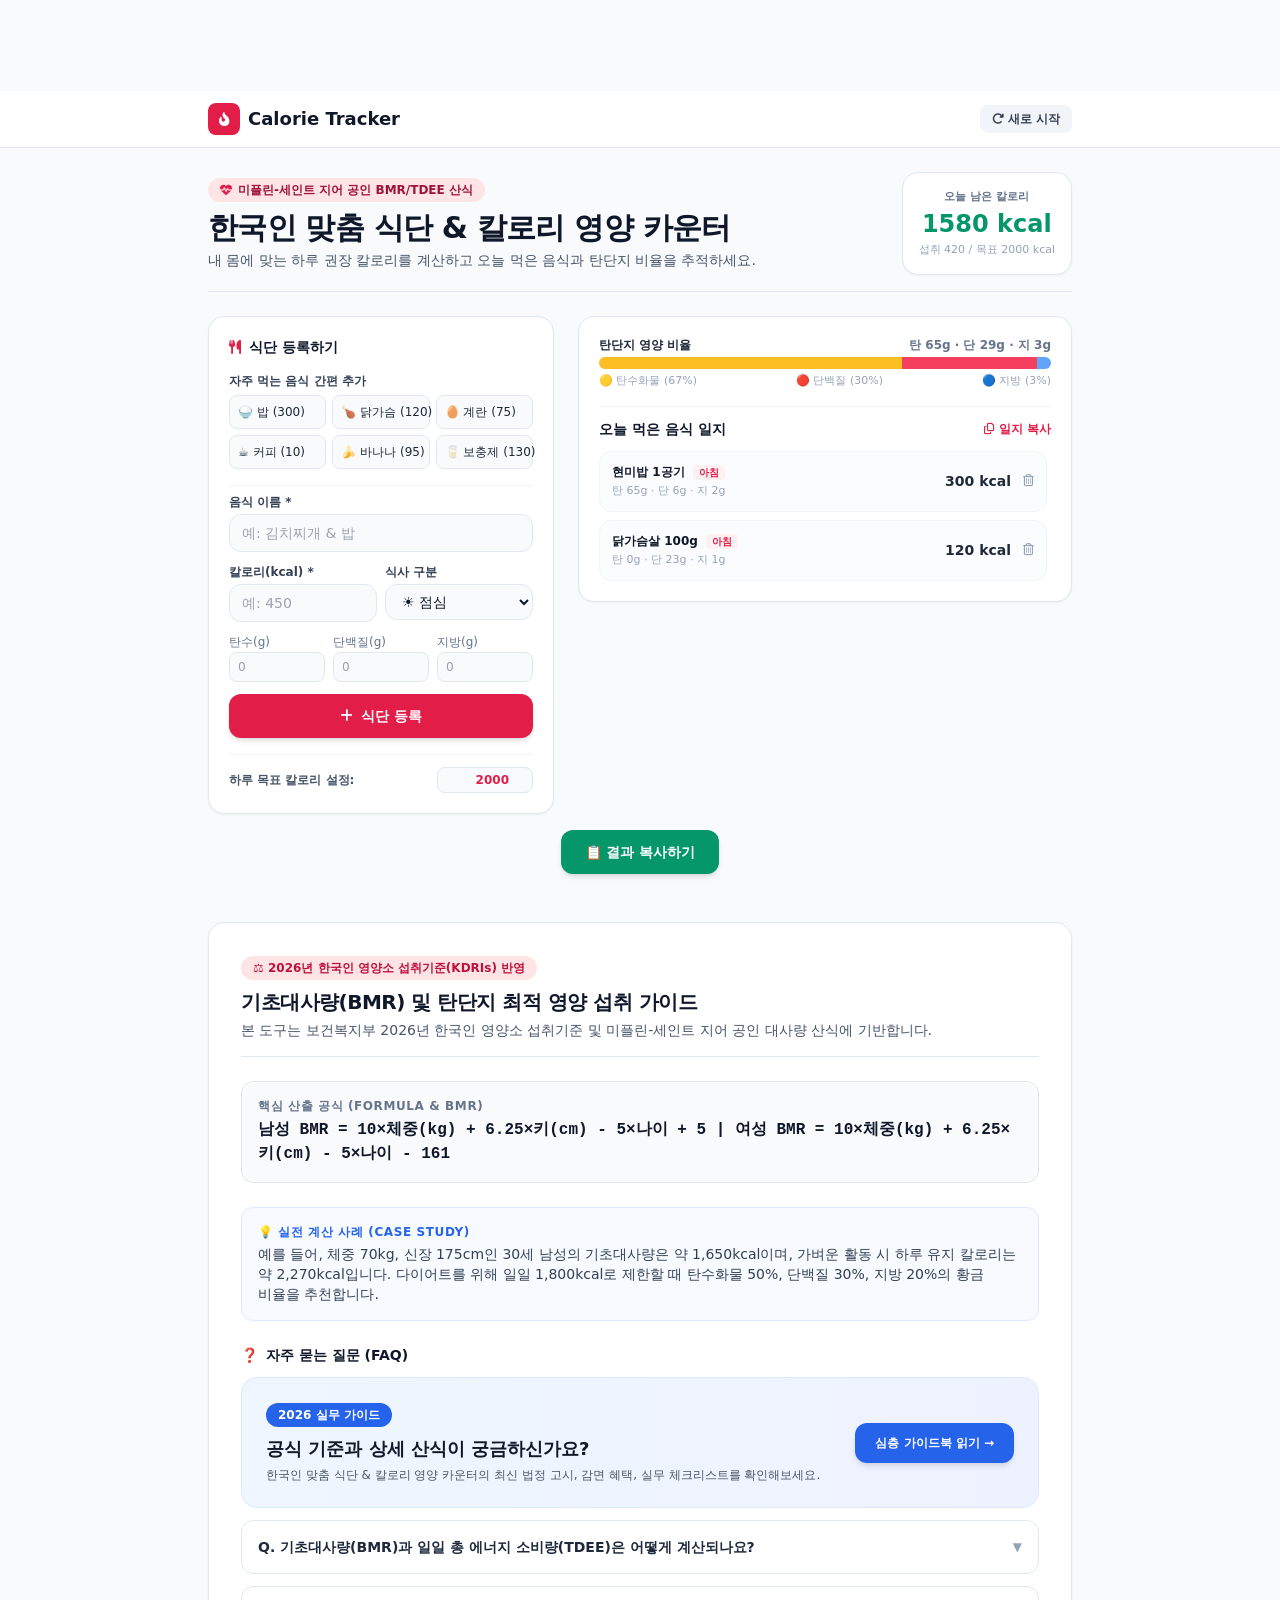
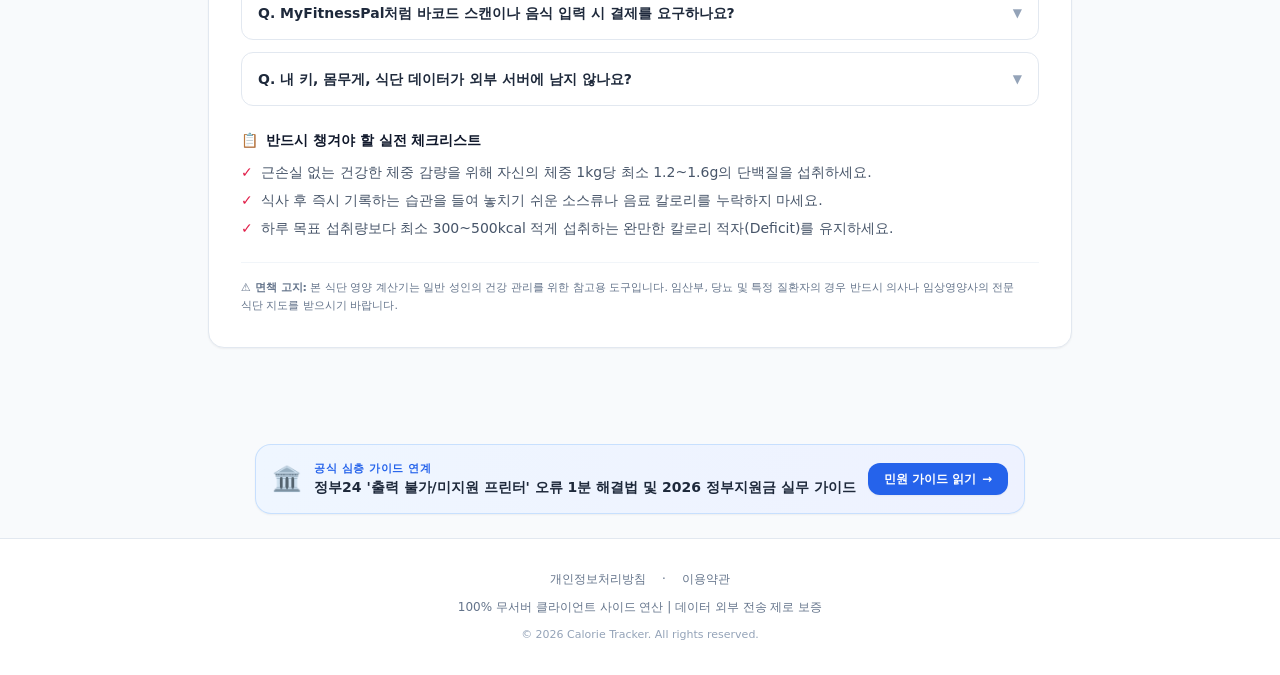
==== index.html @ 971e9a1e "Perf: replace Tailwind Play CDN with static compiled CSS" ====
<!DOCTYPE html>
<html lang="ko">
<head>
    <meta charset="UTF-8">
    <link rel="preconnect" href="https://pagead2.googlesyndication.com">
    <link rel="preconnect" href="https://cdnjs.cloudflare.com" crossorigin>

    <link href="apple-touch-icon.png" rel="apple-touch-icon" sizes="180x180"/>
    <meta content="width=device-width, initial-scale=1.0, maximum-scale=1.0, user-scalable=no" name="viewport"/>
    <title>한국인 식단 & 칼로리 영양 카운터 | 기초대사량 다이어트 계산기 (Calorie Tracker)</title>
    <meta content="한국인 다이어트 맞춤 식단 칼로리 카운터. 기초대사량(BMR) 자동 계산, 탄단지 영양 비율 시각화, 일일 섭취 칼로리 기록 무료." name="description"/>
    <link href="https://calorie.enjoy-onepage.com/" rel="canonical"/>
    <meta content="website" property="og:type"/>
    <meta property="og:locale" content="ko_KR">
    <meta content="https://calorie.enjoy-onepage.com/" property="og:url"/>
    <meta content="Calorie Tracker - 한국인 식단 & 칼로리 카운터" property="og:title"/>
    <meta content="기초대사량(BMR)과 탄단지 비율을 계산하고 식단을 기록하는 100% 로컬 다이어트 도구입니다." property="og:description"/>
    <meta content="https://calorie.enjoy-onepage.com/og-image.png" property="og:image"/>
    <meta content="summary_large_image" name="twitter:card"/>
    <meta content="Calorie Tracker - 한국인 식단 & 칼로리 카운터" name="twitter:title"/>
    <meta content="기초대사량(BMR)과 탄단지 비율을 계산하고 식단을 기록하는 100% 로컬 다이어트 도구입니다." name="twitter:description"/>
    <meta content="https://calorie.enjoy-onepage.com/og-image.png" name="twitter:image"/>
    <link href="/favicon.ico" rel="icon" type="image/x-icon"/>

    <link rel="stylesheet" href="./style.css">
    <link href="https://cdnjs.cloudflare.com/ajax/libs/font-awesome/6.4.0/css/all.min.css" rel="stylesheet"/>
    <script async crossorigin="anonymous" src="https://pagead2.googlesyndication.com/pagead/js/adsbygoogle.js?client=ca-pub-2228289204702106"></script>

    <script type="application/ld+json">
    {
      "@context": "https://schema.org",
      "@graph": [
        {
          "@type": "WebApplication",
          "@id": "https://calorie.enjoy-onepage.com/#webapp",
          "name": "Calorie Tracker - 식단 & 칼로리 영양 카운터",
          "url": "https://calorie.enjoy-onepage.com/",
          "applicationCategory": "HealthApplication",
          "operatingSystem": "All",
          "browserRequirements": "Requires JavaScript. Requires HTML5.",
          "description": "기초대사량(BMR) 자동 계산, 탄단지 영양 비율 시각화, 일일 섭취 칼로리 다이어트 기록 도구.",
          "image": "https://calorie.enjoy-onepage.com/og-image.png",
          "offers": { "@type": "Offer", "price": "0", "priceCurrency": "KRW" }
        },
        {
          "@type": "FAQPage",
          "@id": "https://calorie.enjoy-onepage.com/#faq",
          "mainEntity": [
            {
              "@type": "Question",
              "name": "기초대사량(BMR)과 일일 총 에너지 소비량(TDEE)은 어떻게 계산되나요?",
              "acceptedAnswer": {
                "@type": "Answer",
                "text": "국제 공인 미플린-세인트 지어(Mifflin-St Jeor) 공식에 따라 성별, 나이, 키, 체중을 대입하여 호흡과 심장 박동에 필요한 BMR을 구하고, 평소 활동 계수(1.2~1.9)를 곱해 하루 유지 칼로리(TDEE)를 산출합니다."
              }
            },
            {
              "@type": "Question",
              "name": "MyFitnessPal처럼 바코드 스캔이나 음식 입력 시 결제를 요구하나요?",
              "acceptedAnswer": {
                "@type": "Answer",
                "text": "아닙니다. Calorie Tracker는 자주 먹는 한국인 대표 음식(현미밥, 닭가슴살, 김치찌개 등) 프리셋을 제공하며, 모든 식단 기록과 탄단지 비율 분석을 100% 무료로 평생 제공합니다."
              }
            },
            {
              "@type": "Question",
              "name": "내 키, 몸무게, 식단 데이터가 외부 서버에 남지 않나요?",
              "acceptedAnswer": {
                "@type": "Answer",
                "text": "완전히 안전합니다. 모든 신체 스펙과 식사 일지는 브라우저의 localStorage에만 저장되며 외부 서버로 절대 전송되지 않습니다."
              }
            }
          ]
        }
      ]
    }
    </script>

    <style id="layout-shield">
      html, body { max-width: 100%; overflow-x: hidden; }
      .manual-ad-box { width: 100%; max-width: 960px; margin-left: auto; margin-right: auto; text-align: center; overflow: hidden; }
      .manual-ad-box ins { max-width: 100% !important; overflow: hidden !important; }
      :focus-visible { outline: 2px solid #3b82f6 !important; outline-offset: 2px !important; }
      input:focus-visible, select:focus-visible, textarea:focus-visible, button:focus-visible { outline: 2px solid #2563eb !important; outline-offset: 1px !important; }
    </style>
<style id="mobile-hardening-shield">
  /* 모바일 한글 단어 단위 줄바꿈 보존 & 버튼 텍스트 단일행 쉴드 */
  body, h1, h2, h3, h4, p, span, label {
    word-break: keep-all;
    overflow-wrap: break-word;
  }
  button, [role="button"], a.btn {
    white-space: nowrap;
    word-break: keep-all;
  }
  @media (max-width: 640px) {
    input, select, textarea {
      font-size: 16px !important;
    }
    button, [role="button"], a.btn {
      min-height: 42px;
    }
  }
</style>
</head>
<body class="bg-slate-50 text-slate-800 antialiased font-sans min-h-screen flex flex-col justify-between">
    <div class="manual-ad-box ad-top-banner" style="width: 100%; max-width: 960px; margin: 8px auto 16px; text-align: center;">
        <ins class="adsbygoogle" data-ad-client="ca-pub-2228289204702106" data-ad-format="horizontal" data-ad-slot="3824727725" data-full-width-responsive="true" style="display:inline-block;width:100%;height:60px;"></ins>
        <script>(adsbygoogle = window.adsbygoogle || []).push({});</script>
    </div>

    <header class="bg-white border-b border-slate-200 sticky top-0 z-40">
        <div class="max-w-4xl mx-auto px-4 py-3 flex items-center justify-between">
            <a href="/" class="flex items-center gap-2 text-slate-900 font-bold text-lg hover:text-rose-600 transition">
                <span class="w-8 h-8 rounded-lg bg-rose-600 text-white flex items-center justify-center font-black text-sm shadow-sm"><i class="fa-solid fa-fire-flame-curved"></i></span>
                <span>Calorie Tracker</span>
            </a>
            <div class="flex items-center gap-2">
                <button id="resetDayBtn" class="px-3 py-1.5 text-xs font-bold bg-slate-100 hover:bg-slate-200 text-slate-700 rounded-lg transition whitespace-nowrap" aria-label="하루 초기화">
                    <i class="fa-solid fa-rotate-right mr-1"></i>새로 시작
                </button>
            </div>
        </div>
    </header>

    <section class="max-w-4xl mx-auto px-4 pt-6 pb-2 w-full">
        <div class="border-b border-slate-200 pb-4 flex flex-col md:flex-row md:items-center justify-between gap-4">
            <div>
                <div class="inline-flex items-center gap-1.5 px-3 py-1 rounded-full text-xs font-semibold bg-rose-100 text-rose-800 mb-2">
                    <i class="fa-solid fa-heart-pulse text-rose-600"></i><span>미플린-세인트 지어 공인 BMR/TDEE 산식</span>
                </div>
                <h1 class="text-2xl sm:text-3xl font-black text-slate-900 tracking-tight">
                    한국인 맞춤 식단 & 칼로리 영양 카운터
                </h1>
                <p class="text-slate-600 text-xs sm:text-sm mt-1">
                    내 몸에 맞는 하루 권장 칼로리를 계산하고 오늘 먹은 음식과 탄단지 비율을 추적하세요.
                </p>
            </div>
            <!-- Calorie Gauge Summary -->
            <div class="bg-white border border-slate-200 rounded-2xl p-3 sm:p-4 text-center min-w-[150px] shadow-sm">
                <div class="text-[11px] font-bold text-slate-500">오늘 남은 칼로리</div>
                <div class="text-2xl font-black text-rose-600 mt-0.5" id="remainingCalText">0 kcal</div>
                <div class="text-[11px] text-slate-400 mt-0.5" id="intakeCalSub">섭취 0 / 목표 2000 kcal</div>
            </div>
        </div>
    </section>

    <!-- Workspace: 1:1 Left Inputs, Right Food Log (Sticky) -->
    <main class="max-w-4xl mx-auto px-4 py-4 w-full flex-grow">
        <div class="grid grid-cols-1 lg:grid-cols-12 gap-6 items-start">
            <!-- Left 5 cols: Profile & Food Add -->
            <section class="lg:col-span-5 bg-white rounded-2xl p-5 border border-slate-200 shadow-sm space-y-4">
                <h2 class="text-sm font-bold text-slate-900 flex items-center gap-2">
                    <i class="fa-solid fa-utensils text-rose-600"></i>식단 등록하기
                </h2>

                <!-- Quick Food Presets -->
                <div>
                    <label class="block text-xs font-bold text-slate-700 mb-1.5">자주 먹는 음식 간편 추가</label>
                    <div class="grid grid-cols-3 gap-1.5 text-xs">
                        <button type="button" class="preset-btn p-2 rounded-lg bg-slate-50 hover:bg-rose-50 border border-slate-200 text-left transition whitespace-nowrap" data-name="현미밥 1공기" data-cal="300" data-c="65" data-p="6" data-f="2">🍚 밥 (300)</button>
                        <button type="button" class="preset-btn p-2 rounded-lg bg-slate-50 hover:bg-rose-50 border border-slate-200 text-left transition whitespace-nowrap" data-name="닭가슴살 100g" data-cal="120" data-c="0" data-p="23" data-f="1">🍗 닭가슴 (120)</button>
                        <button type="button" class="preset-btn p-2 rounded-lg bg-slate-50 hover:bg-rose-50 border border-slate-200 text-left transition whitespace-nowrap" data-name="계란 1개" data-cal="75" data-c="1" data-p="6" data-f="5">🥚 계란 (75)</button>
                        <button type="button" class="preset-btn p-2 rounded-lg bg-slate-50 hover:bg-rose-50 border border-slate-200 text-left transition whitespace-nowrap" data-name="아메리카노" data-cal="10" data-c="1" data-p="0" data-f="0">☕ 커피 (10)</button>
                        <button type="button" class="preset-btn p-2 rounded-lg bg-slate-50 hover:bg-rose-50 border border-slate-200 text-left transition whitespace-nowrap" data-name="바나나 1개" data-cal="95" data-c="23" data-p="1" data-f="0">🍌 바나나 (95)</button>
                        <button type="button" class="preset-btn p-2 rounded-lg bg-slate-50 hover:bg-rose-50 border border-slate-200 text-left transition whitespace-nowrap" data-name="프로틴 1스쿱" data-cal="130" data-c="3" data-p="24" data-f="1">🥛 보충제 (130)</button>
                    </div>
                </div>

                <!-- Custom Input Form -->
                <form id="foodForm" class="space-y-3 pt-2 border-t border-slate-100">
                    <div>
                        <label for="foodName" class="block text-xs font-bold text-slate-700 mb-1">음식 이름 *</label>
                        <input type="text" id="foodName" required placeholder="예: 김치찌개 & 밥" class="w-full text-base sm:text-sm px-3 py-2 bg-slate-50 border border-slate-200 rounded-xl focus:outline-none focus:ring-2 focus:ring-rose-500 font-medium text-slate-900" aria-label="음식 이름">
                    </div>
                    <div class="grid grid-cols-2 gap-2">
                        <div>
                            <label for="foodCal" class="block text-xs font-bold text-slate-700 mb-1">칼로리(kcal) *</label>
                            <input type="number" id="foodCal" min="1" required placeholder="예: 450" class="w-full text-base sm:text-sm px-3 py-2 bg-slate-50 border border-slate-200 rounded-xl focus:outline-none focus:ring-2 focus:ring-rose-500 font-medium text-slate-900" aria-label="칼로리">
                        </div>
                        <div>
                            <label for="mealType" class="block text-xs font-bold text-slate-700 mb-1">식사 구분</label>
                            <select id="mealType" class="w-full text-base sm:text-sm px-3 py-2 bg-slate-50 border border-slate-200 rounded-xl focus:outline-none focus:ring-2 focus:ring-rose-500 font-medium text-slate-900" aria-label="식사 구분">
                                <option value="아침">🌅 아침</option>
                                <option value="점심" selected>☀️ 점심</option>
                                <option value="저녁">🌙 저녁</option>
                                <option value="간식">🍪 간식</option>
                            </select>
                        </div>
                    </div>
                    <div class="grid grid-cols-3 gap-2 text-xs">
                        <div>
                            <label for="macroCarb" class="block text-slate-500 mb-0.5">탄수(g)</label>
                            <input type="number" id="macroCarb" min="0" placeholder="0" class="w-full px-2 py-1.5 bg-slate-50 border border-slate-200 rounded-lg text-slate-900" aria-label="탄수화물">
                        </div>
                        <div>
                            <label for="macroProtein" class="block text-slate-500 mb-0.5">단백질(g)</label>
                            <input type="number" id="macroProtein" min="0" placeholder="0" class="w-full px-2 py-1.5 bg-slate-50 border border-slate-200 rounded-lg text-slate-900" aria-label="단백질">
                        </div>
                        <div>
                            <label for="macroFat" class="block text-slate-500 mb-0.5">지방(g)</label>
                            <input type="number" id="macroFat" min="0" placeholder="0" class="w-full px-2 py-1.5 bg-slate-50 border border-slate-200 rounded-lg text-slate-900" aria-label="지방">
                        </div>
                    </div>
                    <button type="submit" class="w-full py-3 bg-rose-600 hover:bg-rose-700 text-white font-bold text-sm rounded-xl shadow-md transition flex items-center justify-center gap-2 whitespace-nowrap" aria-label="식단 추가">
                        <i class="fa-solid fa-plus"></i><span>식단 등록</span>
                    </button>
                </form>

                <!-- Daily Target Goal Settings -->
                <div class="pt-3 border-t border-slate-100 flex items-center justify-between text-xs">
                    <span class="font-bold text-slate-600">하루 목표 칼로리 설정:</span>
                    <input type="number" id="targetCalInput" value="2000" min="1000" max="5000" step="50" class="w-24 px-2 py-1 text-right font-black text-rose-600 border border-slate-200 rounded-lg bg-slate-50" aria-label="목표 칼로리">
                </div>
            </section>

            <!-- Right 7 cols: Nutrition Summary & Food List -->
            <section class="lg:col-span-7 space-y-4">
                <div class="bg-white rounded-2xl p-5 border border-slate-200 shadow-sm">
                    <!-- Macro Ratio Bars -->
                    <div class="mb-4">
                        <div class="flex items-center justify-between text-xs font-bold mb-1">
                            <span class="text-slate-800">탄단지 영양 비율</span>
                            <span class="text-slate-500" id="macroGramsText">탄 0g · 단 0g · 지 0g</span>
                        </div>
                        <div class="w-full h-3 rounded-full bg-slate-100 overflow-hidden flex">
                            <div id="barCarb" class="bg-amber-400 h-full transition-all" style="width: 33%"></div>
                            <div id="barProtein" class="bg-rose-500 h-full transition-all" style="width: 33%"></div>
                            <div id="barFat" class="bg-blue-400 h-full transition-all" style="width: 34%"></div>
                        </div>
                        <div class="flex justify-between text-[11px] text-slate-400 mt-1">
                            <span>🟡 탄수화물 (<span id="ratioCarb">0</span>%)</span>
                            <span>🔴 단백질 (<span id="ratioProtein">0</span>%)</span>
                            <span>🔵 지방 (<span id="ratioFat">0</span>%)</span>
                        </div>
                    </div>

                    <!-- Food Items Log -->
                    <div class="border-t border-slate-100 pt-3">
                        <div class="flex items-center justify-between mb-3">
                            <h3 class="text-sm font-bold text-slate-900">오늘 먹은 음식 일지</h3>
                            <button id="copyDietBtn" class="text-xs font-bold text-rose-600 hover:text-rose-800 flex items-center gap-1 whitespace-nowrap" aria-label="식단 복사">
                                <i class="fa-regular fa-copy"></i><span>일지 복사</span>
                            </button>
                        </div>
                        <div id="foodListContainer" class="space-y-2 max-h-[360px] overflow-y-auto pr-1">
                            <!-- Dynamic food items -->
                        </div>
                    </div>
                </div>
            </section>
        </div>
    
      <div class="mt-4 text-center">
        <button id="masterCopyBtn" onclick="copyMasterResult()" class="whitespace-nowrap w-full sm:w-auto px-6 py-3 bg-emerald-600 hover:bg-emerald-700 text-white font-bold rounded-xl shadow-md transition flex items-center justify-center gap-2 text-sm mx-auto whitespace-nowrap">
          <span>📋 결과 복사하기</span>
        </button>
      </div>

  </main>

    <!-- Toast -->
    <div id="toastNotification" class="fixed bottom-6 left-1/2 -translate-x-1/2 bg-slate-900/90 text-white text-xs sm:text-sm px-4 py-2.5 rounded-xl shadow-xl z-50 transition-opacity duration-300 opacity-0 pointer-events-none flex items-center gap-2">
        <i class="fa-solid fa-circle-check text-rose-400"></i><span id="toastMessage">안내 메시지</span>
    </div>

    <!-- 📖 E-E-A-T Guide Section (Q1~Q7) -->
    <section class="max-w-4xl mx-auto my-8 px-4">
      <div class="bg-white rounded-2xl p-6 sm:p-8 border border-slate-200 shadow-sm space-y-6">
        <div class="border-b border-slate-200 pb-4">
          <div class="inline-flex items-center gap-1.5 px-3 py-1 rounded-full text-xs font-bold bg-rose-100 text-rose-700 mb-2">
            <span>⚖️ 2026년 한국인 영양소 섭취기준(KDRIs) 반영</span>
          </div>
          <h3 class="text-xl font-black text-slate-900 tracking-tight">
            기초대사량(BMR) 및 탄단지 최적 영양 섭취 가이드
          </h3>
          <p class="text-xs sm:text-sm text-slate-600 mt-1">
            본 도구는 보건복지부 2026년 한국인 영양소 섭취기준 및 미플린-세인트 지어 공인 대사량 산식에 기반합니다.
          </p>
        </div>

        <div class="p-4 bg-slate-50 rounded-xl border border-slate-200">
          <div class="text-xs font-bold text-slate-500 uppercase tracking-wider mb-1">핵심 산출 공식 (Formula & BMR)</div>
          <div class="text-sm sm:text-base font-extrabold text-slate-900 font-mono leading-relaxed">
            남성 BMR = 10×체중(kg) + 6.25×키(cm) - 5×나이 + 5 | 여성 BMR = 10×체중(kg) + 6.25×키(cm) - 5×나이 - 161
          </div>
        </div>

        <div class="p-4 bg-blue-50/50 rounded-xl border border-blue-100">
          <div class="text-xs font-bold text-blue-600 uppercase tracking-wider mb-1">💡 실전 계산 사례 (Case Study)</div>
          <p class="text-xs sm:text-sm text-slate-700 leading-relaxed">
            예를 들어, 체중 70kg, 신장 175cm인 30세 남성의 기초대사량은 약 1,650kcal이며, 가벼운 활동 시 하루 유지 칼로리는 약 2,270kcal입니다. 다이어트를 위해 일일 1,800kcal로 제한할 때 탄수화물 50%, 단백질 30%, 지방 20%의 황금 비율을 추천합니다.
          </p>
        </div>

        <div class="space-y-3">
          <h4 class="text-sm font-bold text-slate-900 mb-2 flex items-center gap-2"><span>❓</span> 자주 묻는 질문 (FAQ)</h4>
          
    <!-- 심층 가이드북 바로가기 (4-1-4 헌법 준수) -->
    <div class="mt-8 mb-8 p-6 bg-gradient-to-r from-blue-50 to-indigo-50 rounded-2xl border border-blue-100 flex flex-col sm:flex-row items-center justify-between gap-4">
      <div>
        <span class="inline-block px-3 py-1 bg-blue-600 text-white text-xs font-bold rounded-full mb-2">2026 실무 가이드</span>
        <h3 class="text-lg font-bold text-gray-900">공식 기준과 상세 산식이 궁금하신가요?</h3>
        <p class="text-xs text-gray-600 mt-1">한국인 맞춤 식단 & 칼로리 영양 카운터의 최신 법정 고시, 감면 혜택, 실무 체크리스트를 확인해보세요.</p>
      </div>
      <a href="/guides/guide.html" class="whitespace-nowrap px-5 py-3 bg-blue-600 hover:bg-blue-700 text-white font-bold rounded-xl shadow-md transition flex items-center gap-2 text-xs shrink-0">
        심층 가이드북 읽기 &rarr;
      </a>
    </div>

    <details class="group border border-slate-200 rounded-xl p-4">
            <summary class="flex items-center justify-between cursor-pointer font-bold text-sm text-slate-800">
              <span>Q. 기초대사량(BMR)과 일일 총 에너지 소비량(TDEE)은 어떻게 계산되나요?</span>
              <span class="transition group-open:rotate-180 text-slate-400 text-xs">▼</span>
            </summary>
            <div class="text-xs text-slate-600 mt-3 leading-relaxed border-t border-slate-100 pt-3">
              국제 공인 미플린-세인트 지어(Mifflin-St Jeor) 공식에 따라 성별, 나이, 키, 체중을 대입하여 호흡과 심장 박동에 필요한 BMR을 구하고, 평소 활동 계수(1.2~1.9)를 곱해 하루 유지 칼로리(TDEE)를 산출합니다.
            </div>
          </details>
          <details class="group border border-slate-200 rounded-xl p-4">
            <summary class="flex items-center justify-between cursor-pointer font-bold text-sm text-slate-800">
              <span>Q. MyFitnessPal처럼 바코드 스캔이나 음식 입력 시 결제를 요구하나요?</span>
              <span class="transition group-open:rotate-180 text-slate-400 text-xs">▼</span>
            </summary>
            <div class="text-xs text-slate-600 mt-3 leading-relaxed border-t border-slate-100 pt-3">
              아닙니다. Calorie Tracker는 자주 먹는 한국인 대표 음식 프리셋을 제공하며, 모든 식단 기록과 탄단지 비율 분석을 100% 무료로 평생 제공합니다.
            </div>
          </details>
          <details class="group border border-slate-200 rounded-xl p-4">
            <summary class="flex items-center justify-between cursor-pointer font-bold text-sm text-slate-800">
              <span>Q. 내 키, 몸무게, 식단 데이터가 외부 서버에 남지 않나요?</span>
              <span class="transition group-open:rotate-180 text-slate-400 text-xs">▼</span>
            </summary>
            <div class="text-xs text-slate-600 mt-3 leading-relaxed border-t border-slate-100 pt-3">
              완전히 안전합니다. 모든 신체 스펙과 식사 일지는 브라우저의 localStorage에만 저장되며 외부 서버로 절대 전송되지 않습니다.
            </div>
          </details>
        </div>

        <div>
          <h4 class="text-sm font-bold text-slate-900 mb-3 flex items-center gap-2">
            <span>📋</span> 반드시 챙겨야 할 실전 체크리스트
          </h4>
          <ul class="text-xs sm:text-sm text-slate-600 space-y-2">
            <li class="flex items-start gap-2"><span class="text-rose-600 font-bold">✓</span><span>근손실 없는 건강한 체중 감량을 위해 자신의 체중 1kg당 최소 1.2~1.6g의 단백질을 섭취하세요.</span></li>
            <li class="flex items-start gap-2"><span class="text-rose-600 font-bold">✓</span><span>식사 후 즉시 기록하는 습관을 들여 놓치기 쉬운 소스류나 음료 칼로리를 누락하지 마세요.</span></li>
            <li class="flex items-start gap-2"><span class="text-rose-600 font-bold">✓</span><span>하루 목표 섭취량보다 최소 300~500kcal 적게 섭취하는 완만한 칼로리 적자(Deficit)를 유지하세요.</span></li>
          </ul>
        </div>

        <div class="pt-4 border-t border-slate-100 text-[11px] text-slate-500 leading-relaxed">
          <strong>⚠️ 면책 고지:</strong> 본 식단 영양 계산기는 일반 성인의 건강 관리를 위한 참고용 도구입니다. 임산부, 당뇨 및 특정 질환자의 경우 반드시 의사나 임상영양사의 전문 식단 지도를 받으시기 바랍니다.
        </div>
      </div>
    </section>

    <div class="manual-ad-box ad-bottom-banner" style="width: 100%; max-width: 960px; margin: 24px auto 16px; text-align: center;">
        <ins class="adsbygoogle" data-ad-client="ca-pub-2228289204702106" data-ad-format="auto" data-ad-slot="3416334507" data-full-width-responsive="true" style="display:block"></ins>
        <script>(adsbygoogle = window.adsbygoogle || []).push({});</script>
    </div>

    <!-- 🔗 딥리서치 토픽 클러스터: 관련 전문 블로그 가이드 역링크 -->
<section class="max-w-4xl mx-auto my-6 px-4">
  <div class="p-4 bg-gradient-to-r from-blue-50 to-indigo-50 dark:from-slate-800 dark:to-slate-800/80 rounded-2xl border border-blue-200/80 dark:border-slate-700 shadow-sm flex flex-col sm:flex-row items-center justify-between gap-3">
    <div class="flex items-center gap-3">
      <span class="text-2xl flex-shrink-0">🏛️</span>
      <div class="text-left">
        <div class="text-[11px] font-bold text-blue-600 dark:text-blue-400 uppercase tracking-wider">공식 심층 가이드 연계</div>
        <div class="text-xs sm:text-sm font-bold text-slate-800 dark:text-slate-100 leading-snug">정부24 '출력 불가/미지원 프린터' 오류 1분 해결법 및 2026 정부지원금 실무 가이드</div>
      </div>
    </div>
    <a href="https://life-kr.enjoy-onepage.com/2026/09/18/gov24-printer-pdf-error-fix/" target="_blank" rel="noopener noreferrer" class="shrink-0 px-4 py-2 bg-blue-600 hover:bg-blue-700 text-white text-xs font-bold rounded-xl transition shadow-sm hover:shadow flex items-center gap-1.5">
      <span>민원 가이드 읽기</span>
      <span>→</span>
    </a>
  </div>
</section>

<footer class="border-t border-slate-200 bg-white py-8 px-4 text-center">
        <div class="max-w-4xl mx-auto text-xs text-slate-500 space-y-3">
            <div class="flex flex-wrap justify-center gap-4 text-xs font-medium">
                <a class="hover:text-rose-600 transition" href="/privacy.html">개인정보처리방침</a>
                <span>·</span>
                <a class="hover:text-rose-600 transition" href="/terms.html">이용약관</a>
            </div>
            <p>100% 무서버 클라이언트 사이드 연산 | 데이터 외부 전송 제로 보증</p>
            <p class="text-[11px] text-slate-400">© 2026 Calorie Tracker. All rights reserved.</p>
        </div>
    </footer>

    <script>
        const STORAGE_KEY = 'enjoy_calorie_meals_v1';
        let meals = [];
        let targetCal = 2000;

        function showToast(msg) {
            const toast = document.getElementById('toastNotification');
            const toastMsg = document.getElementById('toastMessage');
            if (toast && toastMsg) {
                toastMsg.innerText = msg;
                toast.classList.remove('opacity-0', 'pointer-events-none');
                setTimeout(() => toast.classList.add('opacity-0', 'pointer-events-none'), 2200);
            }
        }

        function loadData() {
            try {
                const raw = localStorage.getItem(STORAGE_KEY);
                meals = raw ? JSON.parse(raw) : [
                    { id: 'm1', name: '현미밥 1공기', type: '아침', cal: 300, carb: 65, protein: 6, fat: 2 },
                    { id: 'm2', name: '닭가슴살 100g', type: '아침', cal: 120, carb: 0, protein: 23, fat: 1 }
                ];
                const savedTarget = localStorage.getItem('enjoy_calorie_target');
                if (savedTarget) targetCal = parseInt(savedTarget, 10);
                document.getElementById('targetCalInput').value = targetCal;
            } catch(e) {
                meals = [];
            }
            renderMeals();
        }

        function saveData() {
            try {
                localStorage.setItem(STORAGE_KEY, JSON.stringify(meals));
                localStorage.setItem('enjoy_calorie_target', targetCal.toString());
            } catch(e) {}
            renderMeals();
        }

        function renderMeals() {
            const container = document.getElementById('foodListContainer');
            container.innerHTML = '';

            let totalCal = 0;
            let totalCarb = 0;
            let totalProtein = 0;
            let totalFat = 0;

            meals.forEach(m => {
                totalCal += m.cal;
                totalCarb += (m.carb || 0);
                totalProtein += (m.protein || 0);
                totalFat += (m.fat || 0);

                const item = document.createElement('div');
                item.className = 'p-3 rounded-xl border border-slate-100 bg-slate-50/50 flex items-center justify-between gap-3 text-xs';
                item.innerHTML = `
                    <div>
                        <div class="font-bold text-slate-900">${m.name} <span class="text-[10px] px-1.5 py-0.5 rounded bg-rose-50 text-rose-600 font-bold ml-1">${m.type}</span></div>
                        <div class="text-[11px] text-slate-400 mt-0.5">탄 ${m.carb || 0}g · 단 ${m.protein || 0}g · 지 ${m.fat || 0}g</div>
                    </div>
                    <div class="flex items-center gap-2">
                        <span class="font-extrabold text-sm text-slate-800">${m.cal} kcal</span>
                        <button onclick="deleteMeal('${m.id}')" class="text-slate-400 hover:text-rose-600 ml-1 whitespace-nowrap"><i class="fa-regular fa-trash-can"></i></button>
                    </div>
                `;
                container.appendChild(item);
            });

            // Summary numbers
            const remCal = targetCal - totalCal;
            document.getElementById('remainingCalText').innerText = `${remCal} kcal`;
            document.getElementById('remainingCalText').className = `text-2xl font-black mt-0.5 ${remCal < 0 ? 'text-rose-600' : 'text-emerald-600'}`;
            document.getElementById('intakeCalSub').innerText = `섭취 ${totalCal} / 목표 ${targetCal} kcal`;

            // Macro calculation
            const macroSum = totalCarb + totalProtein + totalFat;
            let rCarb = 33, rProtein = 33, rFat = 34;
            if (macroSum > 0) {
                rCarb = Math.round((totalCarb / macroSum) * 100);
                rProtein = Math.round((totalProtein / macroSum) * 100);
                rFat = 100 - rCarb - rProtein;
            }
            document.getElementById('barCarb').style.width = `${rCarb}%`;
            document.getElementById('barProtein').style.width = `${rProtein}%`;
            document.getElementById('barFat').style.width = `${rFat}%`;
            document.getElementById('ratioCarb').innerText = rCarb;
            document.getElementById('ratioProtein').innerText = rProtein;
            document.getElementById('ratioFat').innerText = rFat;
            document.getElementById('macroGramsText').innerText = `탄 ${totalCarb}g · 단 ${totalProtein}g · 지 ${totalFat}g`;
        }

        window.deleteMeal = function(id) {
            meals = meals.filter(m => m.id !== id);
            saveData();
            showToast("식단이 삭제되었습니다.");
        };

        // Preset click
        document.querySelectorAll('.preset-btn').forEach(btn => {
            btn.addEventListener('click', () => {
                document.getElementById('foodName').value = btn.dataset.name;
                document.getElementById('foodCal').value = btn.dataset.cal;
                document.getElementById('macroCarb').value = btn.dataset.c;
                document.getElementById('macroProtein').value = btn.dataset.p;
                document.getElementById('macroFat').value = btn.dataset.f;
                showToast(`${btn.dataset.name} 정보가 입력되었습니다.`);
            });
        });

        document.getElementById('foodForm').addEventListener('submit', (e) => {
            e.preventDefault();
            const name = document.getElementById('foodName').value.trim();
            const cal = parseInt(document.getElementById('foodCal').value, 10);
            const type = document.getElementById('mealType').value;
            const carb = parseInt(document.getElementById('macroCarb').value, 10) || 0;
            const protein = parseInt(document.getElementById('macroProtein').value, 10) || 0;
            const fat = parseInt(document.getElementById('macroFat').value, 10) || 0;

            if (!name || !cal) return;

            meals.push({
                id: 'meal_' + Date.now(),
                name,
                cal,
                type,
                carb,
                protein,
                fat
            });
            saveData();

            document.getElementById('foodName').value = '';
            document.getElementById('foodCal').value = '';
            document.getElementById('macroCarb').value = '';
            document.getElementById('macroProtein').value = '';
            document.getElementById('macroFat').value = '';
            showToast("식단이 등록되었습니다!");
        });

        document.getElementById('targetCalInput').addEventListener('change', (e) => {
            targetCal = parseInt(e.target.value, 10) || 2000;
            saveData();
        });

        document.getElementById('resetDayBtn').addEventListener('click', () => {
            if (confirm("오늘의 식단 일지를 초기화하시겠습니까?")) {
                meals = [];
                saveData();
                showToast("식단 일지가 초기화되었습니다.");
            }
        });

        document.getElementById('copyDietBtn').addEventListener('click', () => {
            let total = meals.reduce((acc, m) => acc + m.cal, 0);
            let text = `🥗 오늘 나의 식단 일지 (Calorie Tracker)
-----------------------------------
`;
            meals.forEach(m => {
                text += `[${m.type}] ${m.name}: ${m.cal} kcal (탄 ${m.carb}g / 단 ${m.protein}g / 지 ${m.fat}g)
`;
            });
            text += `
총 섭취: ${total} kcal (목표 ${targetCal} kcal)
👉 바로가기: https://calorie.enjoy-onepage.com/`;

            navigator.clipboard.writeText(text).then(() => showToast("식단 일지가 복사되었습니다."));
        });

        loadData();
    </script>

  <!-- 원클릭 복사 & 토스트 스크립트 (4-4 헌법 준수) -->
  <div id="masterToast" class="fixed bottom-6 left-1/2 transform -translate-x-1/2 bg-gray-900 text-white text-xs py-3 px-6 rounded-full shadow-2xl transition opacity-0 pointer-events-none z-50">
    클립보드에 복사되었습니다!
  </div>
  <script>
    function copyMasterResult() {
      var resEl = document.getElementById('result') || document.getElementById('resultCard') || document.querySelector('.result-box') || document.querySelector('main');
      var text = resEl ? (resEl.innerText || resEl.textContent) : '한국인 맞춤 식단 & 칼로리 영양 카운터 계산 결과';
      var shareText = text.trim() + "\n\n👉 한국인 맞춤 식단 & 칼로리 영양 카운터 바로가기: " + window.location.href;
      if (navigator.clipboard) {
        navigator.clipboard.writeText(shareText).then(showMasterToast);
      } else {
        var ta = document.createElement('textarea');
        ta.value = shareText;
        document.body.appendChild(ta);
        ta.select();
        document.execCommand('copy');
        document.body.removeChild(ta);
        showMasterToast();
      }
    }
    function showMasterToast() {
      var t = document.getElementById('masterToast');
      if (!t) return;
      t.classList.remove('opacity-0', 'pointer-events-none');
      t.classList.add('opacity-100');
      setTimeout(function() {
        t.classList.remove('opacity-100');
        t.classList.add('opacity-0', 'pointer-events-none');
      }, 2200);
    }
  </script>

</body>
</html>
---- style.css ----
*,::backdrop,:after,:before{--tw-border-spacing-x:0;--tw-border-spacing-y:0;--tw-translate-x:0;--tw-translate-y:0;--tw-rotate:0;--tw-skew-x:0;--tw-skew-y:0;--tw-scale-x:1;--tw-scale-y:1;--tw-pan-x: ;--tw-pan-y: ;--tw-pinch-zoom: ;--tw-scroll-snap-strictness:proximity;--tw-gradient-from-position: ;--tw-gradient-via-position: ;--tw-gradient-to-position: ;--tw-ordinal: ;--tw-slashed-zero: ;--tw-numeric-figure: ;--tw-numeric-spacing: ;--tw-numeric-fraction: ;--tw-ring-inset: ;--tw-ring-offset-width:0px;--tw-ring-offset-color:#fff;--tw-ring-color:#3b82f680;--tw-ring-offset-shadow:0 0 #0000;--tw-ring-shadow:0 0 #0000;--tw-shadow:0 0 #0000;--tw-shadow-colored:0 0 #0000;--tw-blur: ;--tw-brightness: ;--tw-contrast: ;--tw-grayscale: ;--tw-hue-rotate: ;--tw-invert: ;--tw-saturate: ;--tw-sepia: ;--tw-drop-shadow: ;--tw-backdrop-blur: ;--tw-backdrop-brightness: ;--tw-backdrop-contrast: ;--tw-backdrop-grayscale: ;--tw-backdrop-hue-rotate: ;--tw-backdrop-invert: ;--tw-backdrop-opacity: ;--tw-backdrop-saturate: ;--tw-backdrop-sepia: ;--tw-contain-size: ;--tw-contain-layout: ;--tw-contain-paint: ;--tw-contain-style: }/*! tailwindcss v3.4.17 | MIT License | https://tailwindcss.com*/*,:after,:before{box-sizing:border-box;border:0 solid #e5e7eb}:after,:before{--tw-content:""}:host,html{line-height:1.5;-webkit-text-size-adjust:100%;tab-size:4;font-family:ui-sans-serif,system-ui,sans-serif,Apple Color Emoji,Segoe UI Emoji,Segoe UI Symbol,Noto Color Emoji;font-feature-settings:normal;font-variation-settings:normal;-webkit-tap-highlight-color:transparent}body{margin:0;line-height:inherit}hr{height:0;color:inherit;border-top-width:1px}abbr:where([title]){-webkit-text-decoration:underline dotted;text-decoration:underline dotted}h1,h2,h3,h4,h5,h6{font-size:inherit;font-weight:inherit}a{color:inherit;text-decoration:inherit}b,strong{font-weight:bolder}code,kbd,pre,samp{font-family:ui-monospace,SFMono-Regular,Menlo,Monaco,Consolas,Liberation Mono,Courier New,monospace;font-feature-settings:normal;font-variation-settings:normal;font-size:1em}small{font-size:80%}sub,sup{font-size:75%;line-height:0;position:relative;vertical-align:initial}sub{bottom:-.25em}sup{top:-.5em}table{text-indent:0;border-color:inherit;border-collapse:collapse}button,input,optgroup,select,textarea{font-family:inherit;font-feature-settings:inherit;font-variation-settings:inherit;font-size:100%;font-weight:inherit;line-height:inherit;letter-spacing:inherit;color:inherit;margin:0;padding:0}button,select{text-transform:none}button,input:where([type=button]),input:where([type=reset]),input:where([type=submit]){-webkit-appearance:button;background-color:initial;background-image:none}:-moz-focusring{outline:auto}:-moz-ui-invalid{box-shadow:none}progress{vertical-align:initial}::-webkit-inner-spin-button,::-webkit-outer-spin-button{height:auto}[type=search]{-webkit-appearance:textfield;outline-offset:-2px}::-webkit-search-decoration{-webkit-appearance:none}::-webkit-file-upload-button{-webkit-appearance:button;font:inherit}summary{display:list-item}blockquote,dd,dl,figure,h1,h2,h3,h4,h5,h6,hr,p,pre{margin:0}fieldset{margin:0}fieldset,legend{padding:0}menu,ol,ul{list-style:none;margin:0;padding:0}dialog{padding:0}textarea{resize:vertical}input::placeholder,textarea::placeholder{opacity:1;color:#9ca3af}[role=button],button{cursor:pointer}:disabled{cursor:default}audio,canvas,embed,iframe,img,object,svg,video{display:block;vertical-align:middle}img,video{max-width:100%;height:auto}[hidden]:where(:not([hidden=until-found])){display:none}.container{width:100%}@media (min-width:640px){.container{max-width:640px}}@media (min-width:768px){.container{max-width:768px}}@media (min-width:1024px){.container{max-width:1024px}}@media (min-width:1280px){.container{max-width:1280px}}@media (min-width:1536px){.container{max-width:1536px}}.pointer-events-none{pointer-events:none}.fixed{position:fixed}.sticky{position:sticky}.bottom-6{bottom:1.5rem}.left-1\/2{left:50%}.right-6{right:1.5rem}.top-0{top:0}.z-40{z-index:40}.z-50{z-index:50}.mx-auto{margin-left:auto;margin-right:auto}.my-6{margin-top:1.5rem;margin-bottom:1.5rem}.my-8{margin-top:2rem;margin-bottom:2rem}.mb-0\.5{margin-bottom:.125rem}.mb-1{margin-bottom:.25rem}.mb-1\.5{margin-bottom:.375rem}.mb-2{margin-bottom:.5rem}.mb-3{margin-bottom:.75rem}.mb-4{margin-bottom:1rem}.mb-6{margin-bottom:1.5rem}.mb-8{margin-bottom:2rem}.ml-1{margin-left:.25rem}.mr-1{margin-right:.25rem}.mt-0\.5{margin-top:.125rem}.mt-1{margin-top:.25rem}.mt-3{margin-top:.75rem}.mt-4{margin-top:1rem}.mt-8{margin-top:2rem}.mt-auto{margin-top:auto}.block{display:block}.inline-block{display:inline-block}.flex{display:flex}.inline-flex{display:inline-flex}.table{display:table}.grid{display:grid}.hidden{display:none}.h-3{height:.75rem}.h-6{height:1.5rem}.h-8{height:2rem}.h-full{height:100%}.max-h-\[360px\]{max-height:360px}.min-h-screen{min-height:100vh}.w-24{width:6rem}.w-6{width:1.5rem}.w-8{width:2rem}.w-full{width:100%}.min-w-\[150px\]{min-width:150px}.min-w-full{min-width:100%}.max-w-4xl{max-width:56rem}.max-w-6xl{max-width:72rem}.flex-shrink-0,.shrink-0{flex-shrink:0}.flex-grow{flex-grow:1}.-translate-x-1\/2{--tw-translate-x:-50%}.-translate-x-1\/2,.transform{transform:translate(var(--tw-translate-x),var(--tw-translate-y)) rotate(var(--tw-rotate)) skewX(var(--tw-skew-x)) skewY(var(--tw-skew-y)) scaleX(var(--tw-scale-x)) scaleY(var(--tw-scale-y))}.cursor-pointer{cursor:pointer}.list-none{list-style-type:none}.grid-cols-1{grid-template-columns:repeat(1,minmax(0,1fr))}.grid-cols-2{grid-template-columns:repeat(2,minmax(0,1fr))}.grid-cols-3{grid-template-columns:repeat(3,minmax(0,1fr))}.flex-col{flex-direction:column}.flex-wrap{flex-wrap:wrap}.items-start{align-items:flex-start}.items-center{align-items:center}.justify-center{justify-content:center}.justify-between{justify-content:space-between}.gap-1{gap:.25rem}.gap-1\.5{gap:.375rem}.gap-2{gap:.5rem}.gap-3{gap:.75rem}.gap-4{gap:1rem}.gap-6{gap:1.5rem}.gap-8{gap:2rem}.space-y-2>:not([hidden])~:not([hidden]){--tw-space-y-reverse:0;margin-top:calc(.5rem*(1 - var(--tw-space-y-reverse)));margin-bottom:calc(.5rem*var(--tw-space-y-reverse))}.space-y-2\.5>:not([hidden])~:not([hidden]){--tw-space-y-reverse:0;margin-top:calc(.625rem*(1 - var(--tw-space-y-reverse)));margin-bottom:calc(.625rem*var(--tw-space-y-reverse))}.space-y-3>:not([hidden])~:not([hidden]){--tw-space-y-reverse:0;margin-top:calc(.75rem*(1 - var(--tw-space-y-reverse)));margin-bottom:calc(.75rem*var(--tw-space-y-reverse))}.space-y-4>:not([hidden])~:not([hidden]){--tw-space-y-reverse:0;margin-top:calc(1rem*(1 - var(--tw-space-y-reverse)));margin-bottom:calc(1rem*var(--tw-space-y-reverse))}.space-y-6>:not([hidden])~:not([hidden]){--tw-space-y-reverse:0;margin-top:calc(1.5rem*(1 - var(--tw-space-y-reverse)));margin-bottom:calc(1.5rem*var(--tw-space-y-reverse))}.space-y-8>:not([hidden])~:not([hidden]){--tw-space-y-reverse:0;margin-top:calc(2rem*(1 - var(--tw-space-y-reverse)));margin-bottom:calc(2rem*var(--tw-space-y-reverse))}.divide-y>:not([hidden])~:not([hidden]){--tw-divide-y-reverse:0;border-top-width:calc(1px*(1 - var(--tw-divide-y-reverse)));border-bottom-width:calc(1px*var(--tw-divide-y-reverse))}.divide-gray-200>:not([hidden])~:not([hidden]){--tw-divide-opacity:1;border-color:rgb(229 231 235/var(--tw-divide-opacity,1))}.overflow-hidden{overflow:hidden}.overflow-x-auto{overflow-x:auto}.overflow-y-auto{overflow-y:auto}.whitespace-nowrap{white-space:nowrap}.rounded{border-radius:.25rem}.rounded-2xl{border-radius:1rem}.rounded-full{border-radius:9999px}.rounded-lg{border-radius:.5rem}.rounded-xl{border-radius:.75rem}.border{border-width:1px}.border-b{border-bottom-width:1px}.border-l-2{border-left-width:2px}.border-t{border-top-width:1px}.border-blue-100{--tw-border-opacity:1;border-color:rgb(219 234 254/var(--tw-border-opacity,1))}.border-blue-200{--tw-border-opacity:1;border-color:rgb(191 219 254/var(--tw-border-opacity,1))}.border-blue-200\/80{border-color:#bfdbfecc}.border-gray-100{--tw-border-opacity:1;border-color:rgb(243 244 246/var(--tw-border-opacity,1))}.border-gray-200{--tw-border-opacity:1;border-color:rgb(229 231 235/var(--tw-border-opacity,1))}.border-slate-100{--tw-border-opacity:1;border-color:rgb(241 245 249/var(--tw-border-opacity,1))}.border-slate-200{--tw-border-opacity:1;border-color:rgb(226 232 240/var(--tw-border-opacity,1))}.border-transparent{border-color:#0000}.bg-amber-400{--tw-bg-opacity:1;background-color:rgb(251 191 36/var(--tw-bg-opacity,1))}.bg-blue-100{--tw-bg-opacity:1;background-color:rgb(219 234 254/var(--tw-bg-opacity,1))}.bg-blue-400{--tw-bg-opacity:1;background-color:rgb(96 165 250/var(--tw-bg-opacity,1))}.bg-blue-50{--tw-bg-opacity:1;background-color:rgb(239 246 255/var(--tw-bg-opacity,1))}.bg-blue-50\/50{background-color:#eff6ff80}.bg-blue-600{--tw-bg-opacity:1;background-color:rgb(37 99 235/var(--tw-bg-opacity,1))}.bg-emerald-600{--tw-bg-opacity:1;background-color:rgb(5 150 105/var(--tw-bg-opacity,1))}.bg-gray-100{--tw-bg-opacity:1;background-color:rgb(243 244 246/var(--tw-bg-opacity,1))}.bg-gray-50{--tw-bg-opacity:1;background-color:rgb(249 250 251/var(--tw-bg-opacity,1))}.bg-gray-900{--tw-bg-opacity:1;background-color:rgb(17 24 39/var(--tw-bg-opacity,1))}.bg-rose-100{--tw-bg-opacity:1;background-color:rgb(255 228 230/var(--tw-bg-opacity,1))}.bg-rose-50{--tw-bg-opacity:1;background-color:rgb(255 241 242/var(--tw-bg-opacity,1))}.bg-rose-500{--tw-bg-opacity:1;background-color:rgb(244 63 94/var(--tw-bg-opacity,1))}.bg-rose-600{--tw-bg-opacity:1;background-color:rgb(225 29 72/var(--tw-bg-opacity,1))}.bg-slate-100{--tw-bg-opacity:1;background-color:rgb(241 245 249/var(--tw-bg-opacity,1))}.bg-slate-50{--tw-bg-opacity:1;background-color:rgb(248 250 252/var(--tw-bg-opacity,1))}.bg-slate-50\/50{background-color:#f8fafc80}.bg-slate-900\/90{background-color:#0f172ae6}.bg-white{--tw-bg-opacity:1;background-color:rgb(255 255 255/var(--tw-bg-opacity,1))}.bg-gradient-to-r{background-image:linear-gradient(to right,var(--tw-gradient-stops))}.from-blue-50{--tw-gradient-from:#eff6ff var(--tw-gradient-from-position);--tw-gradient-to:#eff6ff00 var(--tw-gradient-to-position);--tw-gradient-stops:var(--tw-gradient-from),var(--tw-gradient-to)}.to-indigo-50{--tw-gradient-to:#eef2ff var(--tw-gradient-to-position)}.p-2{padding:.5rem}.p-3{padding:.75rem}.p-4{padding:1rem}.p-5{padding:1.25rem}.p-6{padding:1.5rem}.px-1\.5{padding-left:.375rem;padding-right:.375rem}.px-2{padding-left:.5rem;padding-right:.5rem}.px-3{padding-left:.75rem;padding-right:.75rem}.px-4{padding-left:1rem;padding-right:1rem}.px-5{padding-left:1.25rem;padding-right:1.25rem}.px-6{padding-left:1.5rem;padding-right:1.5rem}.px-8{padding-left:2rem;padding-right:2rem}.py-0\.5{padding-top:.125rem;padding-bottom:.125rem}.py-1{padding-top:.25rem;padding-bottom:.25rem}.py-1\.5{padding-top:.375rem;padding-bottom:.375rem}.py-10{padding-top:2.5rem;padding-bottom:2.5rem}.py-2{padding-top:.5rem;padding-bottom:.5rem}.py-2\.5{padding-top:.625rem;padding-bottom:.625rem}.py-3{padding-top:.75rem;padding-bottom:.75rem}.py-4{padding-top:1rem;padding-bottom:1rem}.py-6{padding-top:1.5rem;padding-bottom:1.5rem}.py-8{padding-top:2rem;padding-bottom:2rem}.pb-2{padding-bottom:.5rem}.pb-4{padding-bottom:1rem}.pb-6{padding-bottom:1.5rem}.pl-2{padding-left:.5rem}.pr-1{padding-right:.25rem}.pt-2{padding-top:.5rem}.pt-3{padding-top:.75rem}.pt-4{padding-top:1rem}.pt-6{padding-top:1.5rem}.text-left{text-align:left}.text-center{text-align:center}.text-right{text-align:right}.font-mono{font-family:ui-monospace,SFMono-Regular,Menlo,Monaco,Consolas,Liberation Mono,Courier New,monospace}.font-sans{font-family:ui-sans-serif,system-ui,sans-serif,Apple Color Emoji,Segoe UI Emoji,Segoe UI Symbol,Noto Color Emoji}.text-2xl{font-size:1.5rem;line-height:2rem}.text-\[10px\]{font-size:10px}.text-\[11px\]{font-size:11px}.text-base{font-size:1rem;line-height:1.5rem}.text-lg{font-size:1.125rem;line-height:1.75rem}.text-sm{font-size:.875rem;line-height:1.25rem}.text-xl{font-size:1.25rem;line-height:1.75rem}.text-xs{font-size:.75rem;line-height:1rem}.font-black{font-weight:900}.font-bold{font-weight:700}.font-extrabold{font-weight:800}.font-medium{font-weight:500}.font-semibold{font-weight:600}.uppercase{text-transform:uppercase}.leading-relaxed{line-height:1.625}.leading-snug{line-height:1.375}.leading-tight{line-height:1.25}.tracking-tight{letter-spacing:-.025em}.tracking-wider{letter-spacing:.05em}.text-blue-600{--tw-text-opacity:1;color:rgb(37 99 235/var(--tw-text-opacity,1))}.text-blue-800{--tw-text-opacity:1;color:rgb(30 64 175/var(--tw-text-opacity,1))}.text-blue-900{--tw-text-opacity:1;color:rgb(30 58 138/var(--tw-text-opacity,1))}.text-blue-950{--tw-text-opacity:1;color:rgb(23 37 84/var(--tw-text-opacity,1))}.text-emerald-600{--tw-text-opacity:1;color:rgb(5 150 105/var(--tw-text-opacity,1))}.text-gray-400{--tw-text-opacity:1;color:rgb(156 163 175/var(--tw-text-opacity,1))}.text-gray-500{--tw-text-opacity:1;color:rgb(107 114 128/var(--tw-text-opacity,1))}.text-gray-600{--tw-text-opacity:1;color:rgb(75 85 99/var(--tw-text-opacity,1))}.text-gray-700{--tw-text-opacity:1;color:rgb(55 65 81/var(--tw-text-opacity,1))}.text-gray-800{--tw-text-opacity:1;color:rgb(31 41 55/var(--tw-text-opacity,1))}.text-gray-900{--tw-text-opacity:1;color:rgb(17 24 39/var(--tw-text-opacity,1))}.text-rose-400{--tw-text-opacity:1;color:rgb(251 113 133/var(--tw-text-opacity,1))}.text-rose-600{--tw-text-opacity:1;color:rgb(225 29 72/var(--tw-text-opacity,1))}.text-rose-700{--tw-text-opacity:1;color:rgb(190 18 60/var(--tw-text-opacity,1))}.text-rose-800{--tw-text-opacity:1;color:rgb(159 18 57/var(--tw-text-opacity,1))}.text-slate-400{--tw-text-opacity:1;color:rgb(148 163 184/var(--tw-text-opacity,1))}.text-slate-500{--tw-text-opacity:1;color:rgb(100 116 139/var(--tw-text-opacity,1))}.text-slate-600{--tw-text-opacity:1;color:rgb(71 85 105/var(--tw-text-opacity,1))}.text-slate-700{--tw-text-opacity:1;color:rgb(51 65 85/var(--tw-text-opacity,1))}.text-slate-800{--tw-text-opacity:1;color:rgb(30 41 59/var(--tw-text-opacity,1))}.text-slate-900{--tw-text-opacity:1;color:rgb(15 23 42/var(--tw-text-opacity,1))}.text-white{--tw-text-opacity:1;color:rgb(255 255 255/var(--tw-text-opacity,1))}.antialiased{-webkit-font-smoothing:antialiased;-moz-osx-font-smoothing:grayscale}.opacity-0{opacity:0}.opacity-100{opacity:1}.shadow-2xl{--tw-shadow:0 25px 50px -12px #00000040;--tw-shadow-colored:0 25px 50px -12px var(--tw-shadow-color)}.shadow-2xl,.shadow-md{box-shadow:var(--tw-ring-offset-shadow,0 0 #0000),var(--tw-ring-shadow,0 0 #0000),var(--tw-shadow)}.shadow-md{--tw-shadow:0 4px 6px -1px #0000001a,0 2px 4px -2px #0000001a;--tw-shadow-colored:0 4px 6px -1px var(--tw-shadow-color),0 2px 4px -2px var(--tw-shadow-color)}.shadow-sm{--tw-shadow:0 1px 2px 0 #0000000d;--tw-shadow-colored:0 1px 2px 0 var(--tw-shadow-color)}.shadow-sm,.shadow-xl{box-shadow:var(--tw-ring-offset-shadow,0 0 #0000),var(--tw-ring-shadow,0 0 #0000),var(--tw-shadow)}.shadow-xl{--tw-shadow:0 20px 25px -5px #0000001a,0 8px 10px -6px #0000001a;--tw-shadow-colored:0 20px 25px -5px var(--tw-shadow-color),0 8px 10px -6px var(--tw-shadow-color)}.outline{outline-style:solid}.filter{filter:var(--tw-blur) var(--tw-brightness) var(--tw-contrast) var(--tw-grayscale) var(--tw-hue-rotate) var(--tw-invert) var(--tw-saturate) var(--tw-sepia) var(--tw-drop-shadow)}.transition{transition-property:color,background-color,border-color,text-decoration-color,fill,stroke,opacity,box-shadow,transform,filter,-webkit-backdrop-filter;transition-property:color,background-color,border-color,text-decoration-color,fill,stroke,opacity,box-shadow,transform,filter,backdrop-filter;transition-property:color,background-color,border-color,text-decoration-color,fill,stroke,opacity,box-shadow,transform,filter,backdrop-filter,-webkit-backdrop-filter;transition-timing-function:cubic-bezier(.4,0,.2,1);transition-duration:.15s}.transition-all{transition-property:all;transition-timing-function:cubic-bezier(.4,0,.2,1);transition-duration:.15s}.transition-opacity{transition-property:opacity;transition-timing-function:cubic-bezier(.4,0,.2,1);transition-duration:.15s}.duration-300{transition-duration:.3s}.hover\:scale-105:hover{--tw-scale-x:1.05;--tw-scale-y:1.05;transform:translate(var(--tw-translate-x),var(--tw-translate-y)) rotate(var(--tw-rotate)) skewX(var(--tw-skew-x)) skewY(var(--tw-skew-y)) scaleX(var(--tw-scale-x)) scaleY(var(--tw-scale-y))}.hover\:border-blue-600:hover{--tw-border-opacity:1;border-color:rgb(37 99 235/var(--tw-border-opacity,1))}.hover\:bg-blue-700:hover{--tw-bg-opacity:1;background-color:rgb(29 78 216/var(--tw-bg-opacity,1))}.hover\:bg-emerald-700:hover{--tw-bg-opacity:1;background-color:rgb(4 120 87/var(--tw-bg-opacity,1))}.hover\:bg-gray-50:hover{--tw-bg-opacity:1;background-color:rgb(249 250 251/var(--tw-bg-opacity,1))}.hover\:bg-rose-50:hover{--tw-bg-opacity:1;background-color:rgb(255 241 242/var(--tw-bg-opacity,1))}.hover\:bg-rose-700:hover{--tw-bg-opacity:1;background-color:rgb(190 18 60/var(--tw-bg-opacity,1))}.hover\:bg-slate-200:hover{--tw-bg-opacity:1;background-color:rgb(226 232 240/var(--tw-bg-opacity,1))}.hover\:text-blue-600:hover{--tw-text-opacity:1;color:rgb(37 99 235/var(--tw-text-opacity,1))}.hover\:text-blue-800:hover{--tw-text-opacity:1;color:rgb(30 64 175/var(--tw-text-opacity,1))}.hover\:text-rose-600:hover{--tw-text-opacity:1;color:rgb(225 29 72/var(--tw-text-opacity,1))}.hover\:text-rose-800:hover{--tw-text-opacity:1;color:rgb(159 18 57/var(--tw-text-opacity,1))}.hover\:underline:hover{text-decoration-line:underline}.hover\:shadow:hover{--tw-shadow:0 1px 3px 0 #0000001a,0 1px 2px -1px #0000001a;--tw-shadow-colored:0 1px 3px 0 var(--tw-shadow-color),0 1px 2px -1px var(--tw-shadow-color);box-shadow:var(--tw-ring-offset-shadow,0 0 #0000),var(--tw-ring-shadow,0 0 #0000),var(--tw-shadow)}.focus\:outline-none:focus{outline:2px solid #0000;outline-offset:2px}.focus\:ring-2:focus{--tw-ring-offset-shadow:var(--tw-ring-inset) 0 0 0 var(--tw-ring-offset-width) var(--tw-ring-offset-color);--tw-ring-shadow:var(--tw-ring-inset) 0 0 0 calc(2px + var(--tw-ring-offset-width)) var(--tw-ring-color);box-shadow:var(--tw-ring-offset-shadow),var(--tw-ring-shadow),var(--tw-shadow,0 0 #0000)}.focus\:ring-rose-500:focus{--tw-ring-opacity:1;--tw-ring-color:rgb(244 63 94/var(--tw-ring-opacity,1))}.group[open] .group-open\:rotate-180{--tw-rotate:180deg;transform:translate(var(--tw-translate-x),var(--tw-translate-y)) rotate(var(--tw-rotate)) skewX(var(--tw-skew-x)) skewY(var(--tw-skew-y)) scaleX(var(--tw-scale-x)) scaleY(var(--tw-scale-y))}@media (min-width:640px){.sm\:w-auto{width:auto}.sm\:flex-row{flex-direction:row}.sm\:p-10{padding:2.5rem}.sm\:p-4{padding:1rem}.sm\:p-8{padding:2rem}.sm\:text-3xl{font-size:1.875rem;line-height:2.25rem}.sm\:text-base{font-size:1rem;line-height:1.5rem}.sm\:text-sm{font-size:.875rem;line-height:1.25rem}}@media (min-width:768px){.md\:flex-row{flex-direction:row}.md\:items-center{align-items:center}}@media (min-width:1024px){.lg\:sticky{position:sticky}.lg\:top-8{top:2rem}.lg\:col-span-4{grid-column:span 4/span 4}.lg\:col-span-5{grid-column:span 5/span 5}.lg\:col-span-7{grid-column:span 7/span 7}.lg\:col-span-8{grid-column:span 8/span 8}.lg\:grid-cols-12{grid-template-columns:repeat(12,minmax(0,1fr))}.lg\:text-4xl{font-size:2.25rem;line-height:2.5rem}}@media (prefers-color-scheme:dark){.dark\:border-slate-700{--tw-border-opacity:1;border-color:rgb(51 65 85/var(--tw-border-opacity,1))}.dark\:from-slate-800{--tw-gradient-from:#1e293b var(--tw-gradient-from-position);--tw-gradient-to:#1e293b00 var(--tw-gradient-to-position);--tw-gradient-stops:var(--tw-gradient-from),var(--tw-gradient-to)}.dark\:to-slate-800\/80{--tw-gradient-to:#1e293bcc var(--tw-gradient-to-position)}.dark\:text-blue-400{--tw-text-opacity:1;color:rgb(96 165 250/var(--tw-text-opacity,1))}.dark\:text-slate-100{--tw-text-opacity:1;color:rgb(241 245 249/var(--tw-text-opacity,1))}}
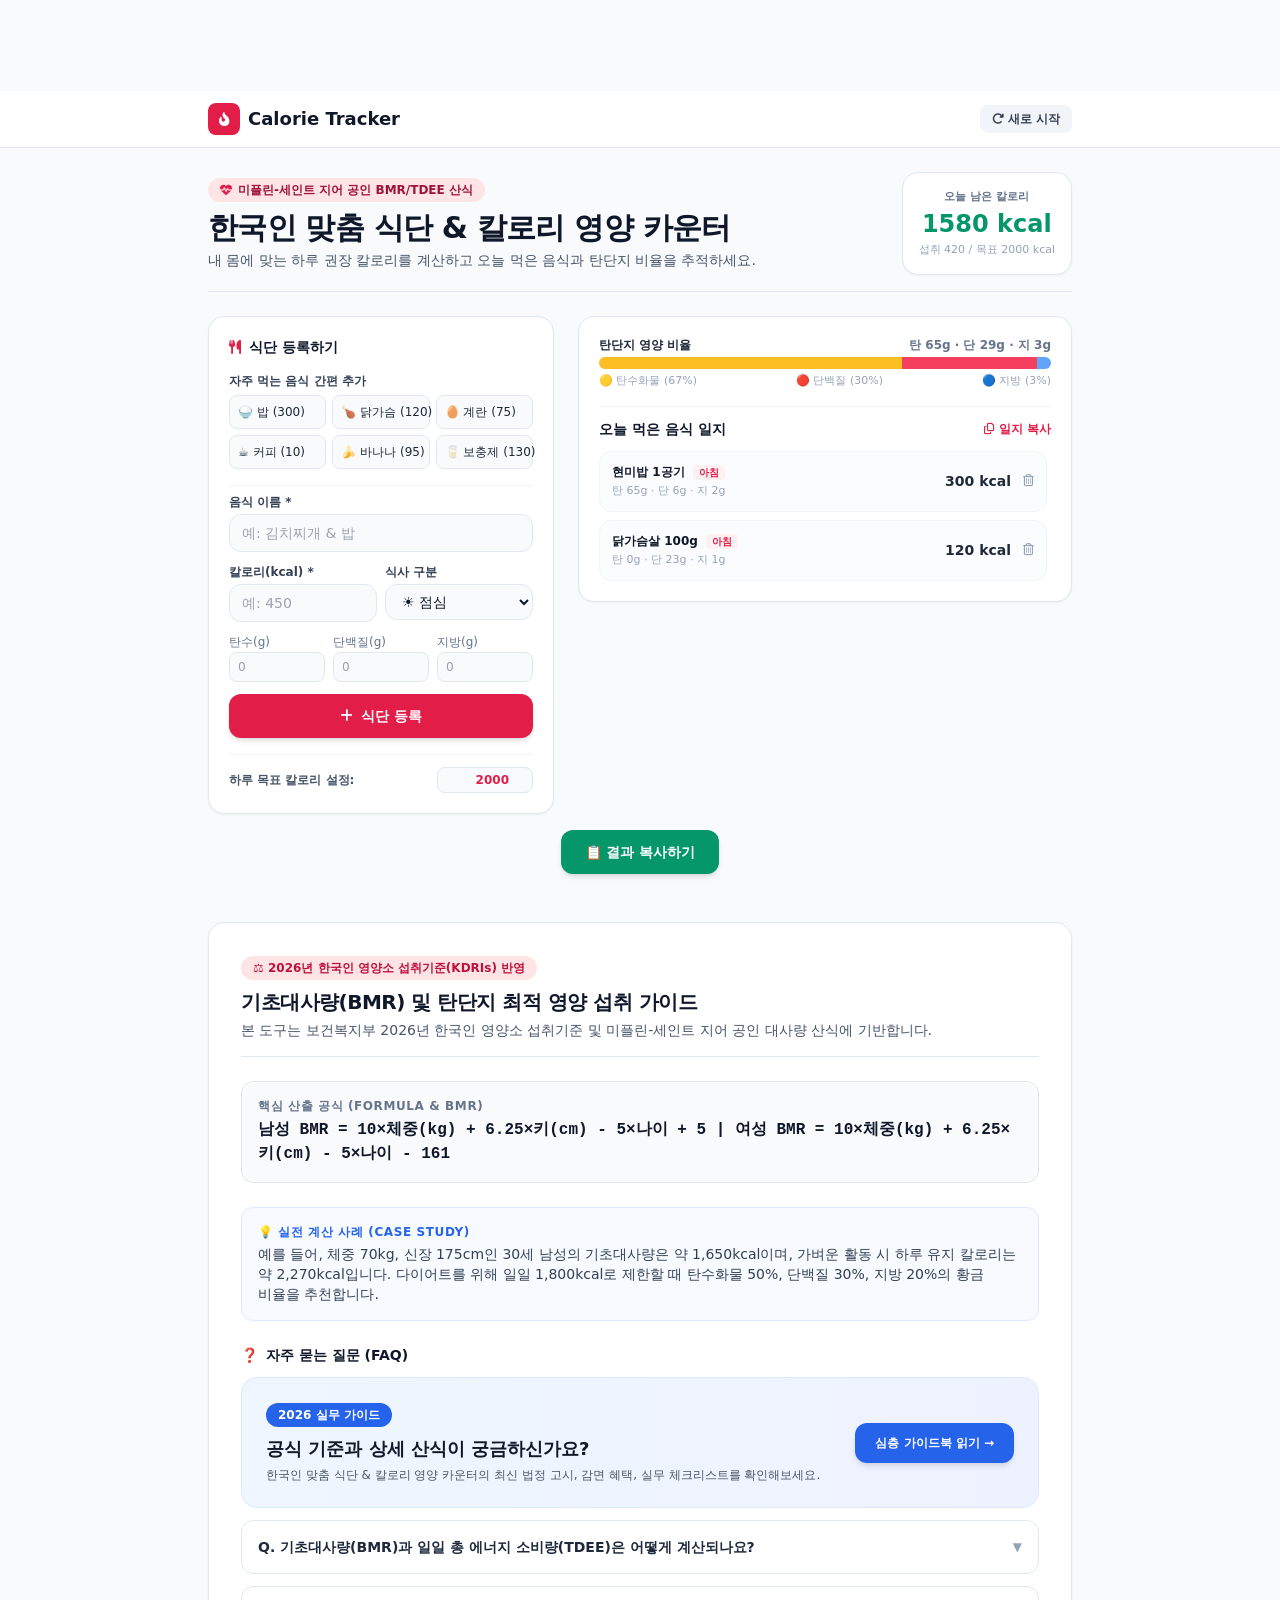
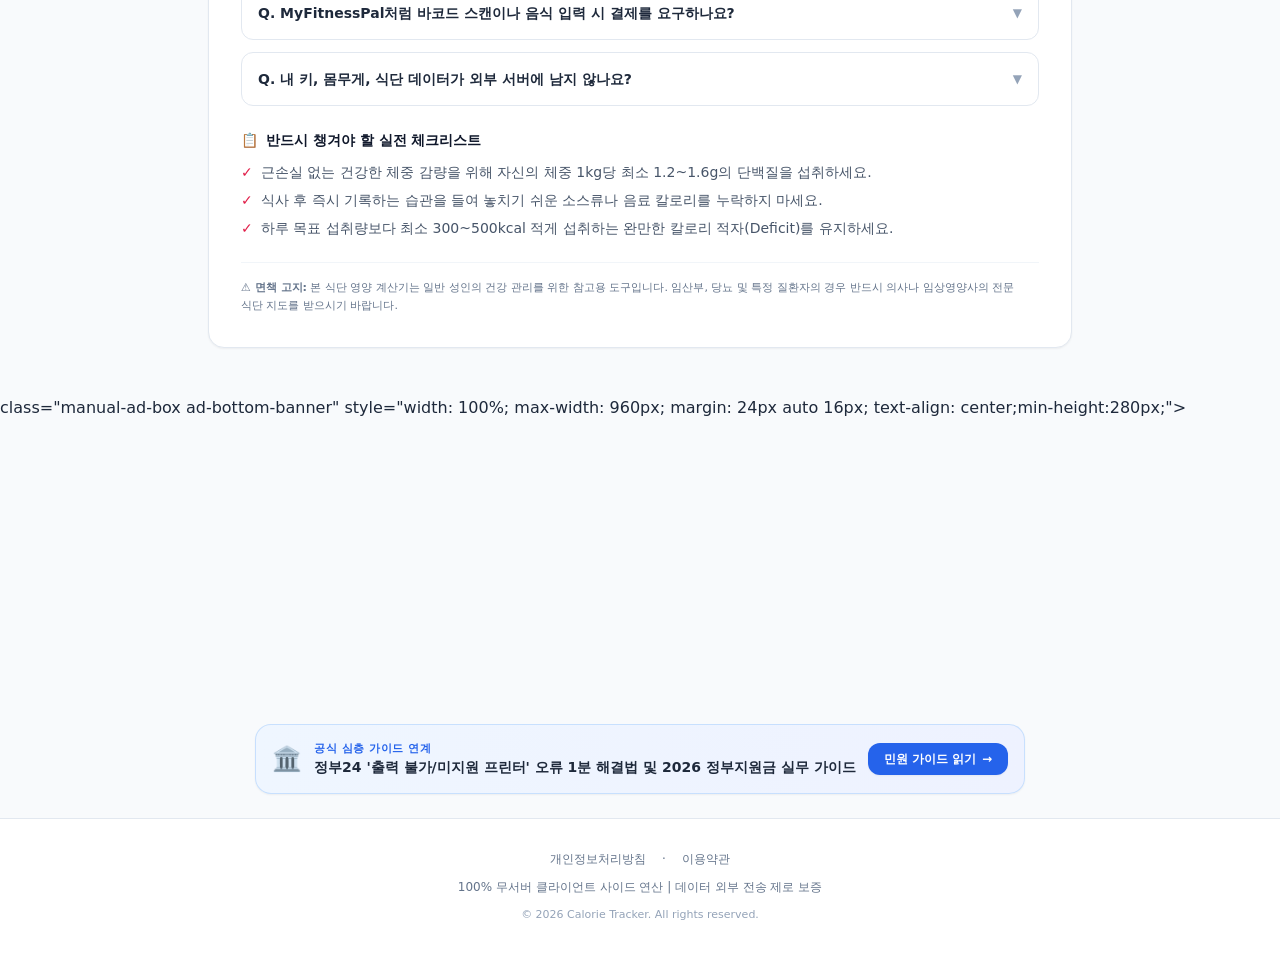
==== commit ea069bc3: "Quality: standardize AdSense 3-stage, CLS min-height, math guards, zero CDN, SEO metadata" ====
--- a/index.html
+++ b/index.html
@@ -7,7 +7,7 @@
 
     <link href="apple-touch-icon.png" rel="apple-touch-icon" sizes="180x180"/>
     <meta content="width=device-width, initial-scale=1.0, maximum-scale=1.0, user-scalable=no" name="viewport"/>
-    <title>한국인 식단 & 칼로리 영양 카운터 | 기초대사량 다이어트 계산기 (Calorie Tracker)</title>
+    <title>한국인 식단 & 칼로리 영양 카운터 | 기초대사량</title>
     <meta content="한국인 다이어트 맞춤 식단 칼로리 카운터. 기초대사량(BMR) 자동 계산, 탄단지 영양 비율 시각화, 일일 섭취 칼로리 기록 무료." name="description"/>
     <link href="https://calorie.enjoy-onepage.com/" rel="canonical"/>
     <meta content="website" property="og:type"/>
@@ -102,6 +102,25 @@
     }
   }
 </style>
+<script id="math-guard">
+// Global Math & DOM Output Guard: prevents NaN / Infinity leaks to UI
+(function() {
+  const origToLocaleString = Number.prototype.toLocaleString;
+  Number.prototype.toLocaleString = function(locales, options) {
+    if (!Number.isFinite(this.valueOf())) return '0';
+    return origToLocaleString.call(this, locales, options);
+  };
+  const origToFixed = Number.prototype.toFixed;
+  Number.prototype.toFixed = function(digits) {
+    if (!Number.isFinite(this.valueOf())) return '0';
+    return origToFixed.call(this, digits);
+  };
+})();
+</script>
+<style id="ad-cls-shield">
+  .ad-bottom { min-height: 280px !important; }
+  .ad-bottom ins { min-height: 280px !important; }
+</style>
 </head>
 <body class="bg-slate-50 text-slate-800 antialiased font-sans min-h-screen flex flex-col justify-between">
     <div class="manual-ad-box ad-top-banner" style="width: 100%; max-width: 960px; margin: 8px auto 16px; text-align: center;">
@@ -354,8 +373,15 @@
       </div>
     </section>
 
-    <div class="manual-ad-box ad-bottom-banner" style="width: 100%; max-width: 960px; margin: 24px auto 16px; text-align: center;">
-        <ins class="adsbygoogle" data-ad-client="ca-pub-2228289204702106" data-ad-format="auto" data-ad-slot="3416334507" data-full-width-responsive="true" style="display:block"></ins>
+    <div <!-- ADSENSE START: mid -->
+<div class="ad-box ad-mid" style="max-width:1080px;margin:16px auto;padding:0 14px;text-align:center;">
+  <ins class="adsbygoogle" style="display:block" data-ad-client="ca-pub-2228289204702106" data-ad-slot="1186914926" data-ad-format="auto" data-full-width-responsive="true"></ins>
+  <script>(adsbygoogle = window.adsbygoogle || []).push({});</script>
+</div>
+<!-- ADSENSE END: mid -->
+
+class="manual-ad-box ad-bottom-banner" style="width: 100%; max-width: 960px; margin: 24px auto 16px; text-align: center;min-height:280px;">
+        <ins class="adsbygoogle" data-ad-client="ca-pub-2228289204702106" data-ad-format="auto" data-ad-slot="3416334507" data-full-width-responsive="true" style="display:block;min-height:280px;"></ins>
         <script>(adsbygoogle = window.adsbygoogle || []).push({});</script>
     </div>
 
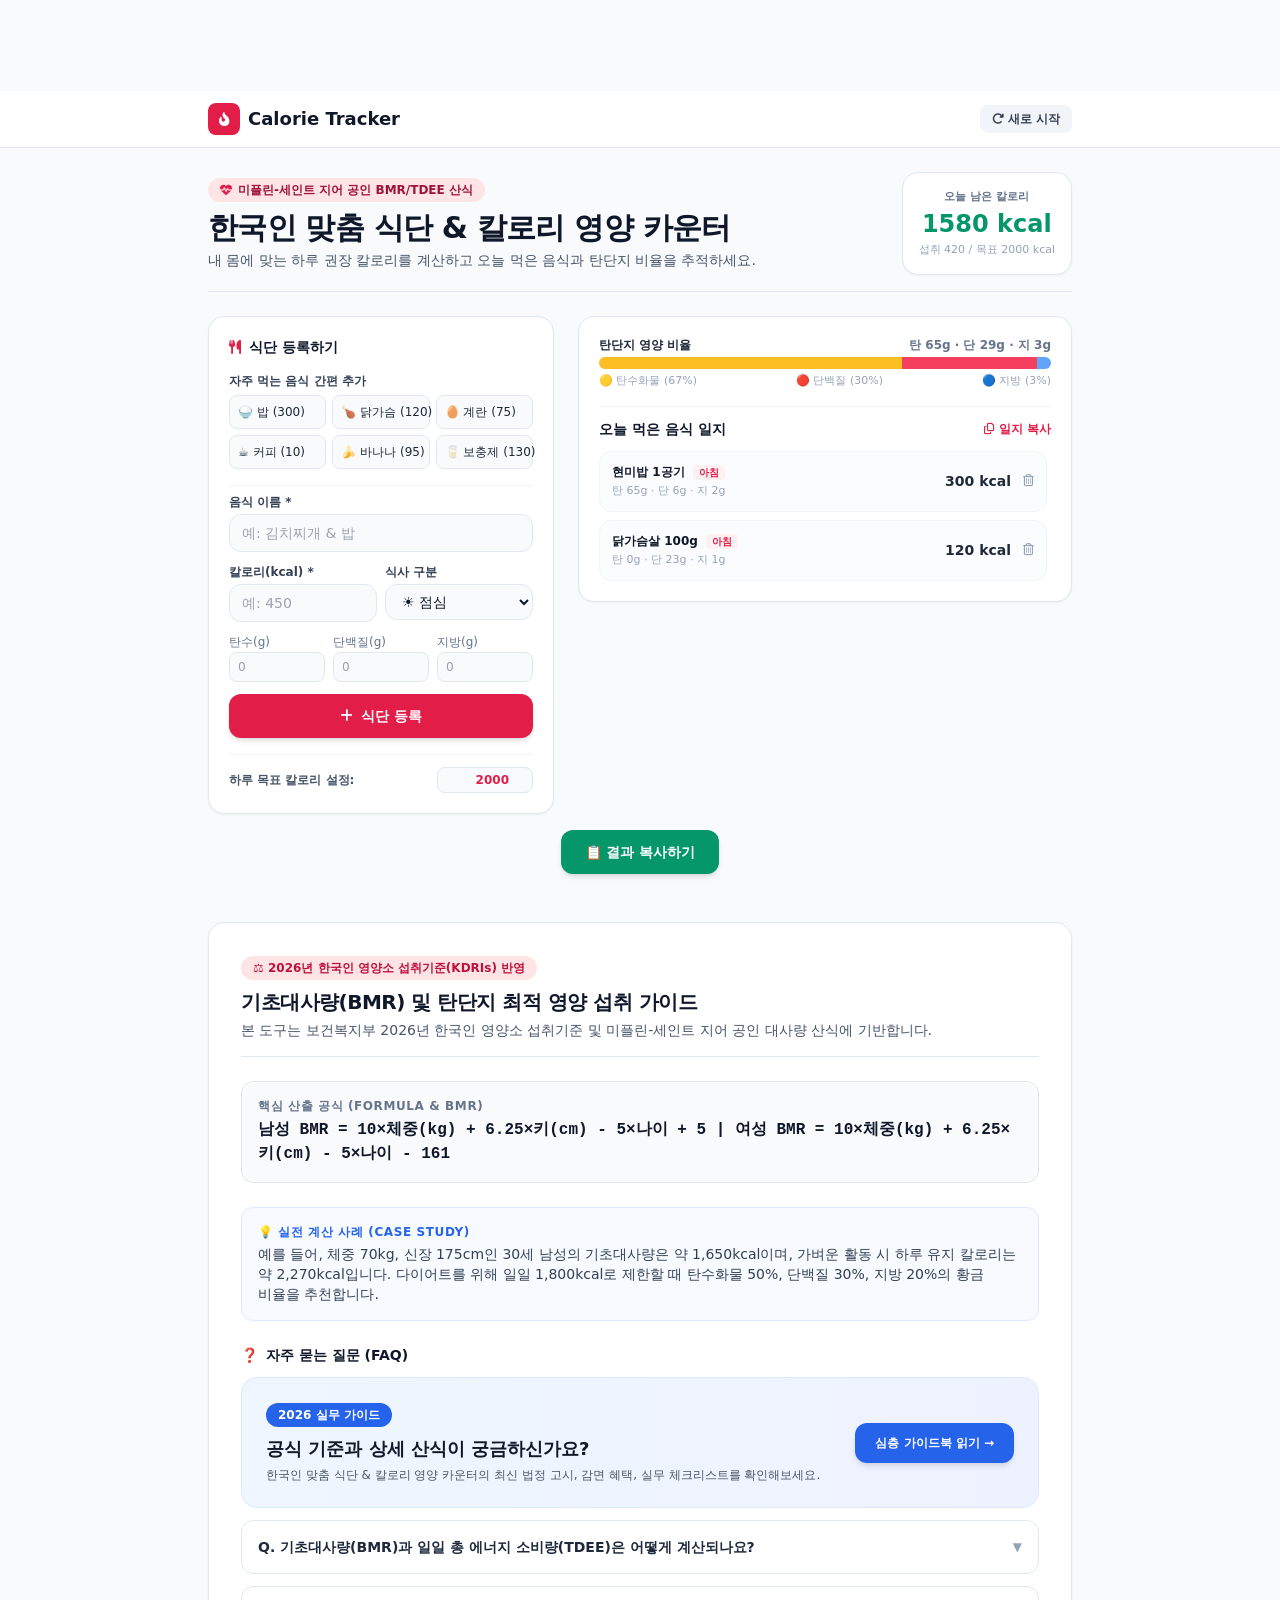
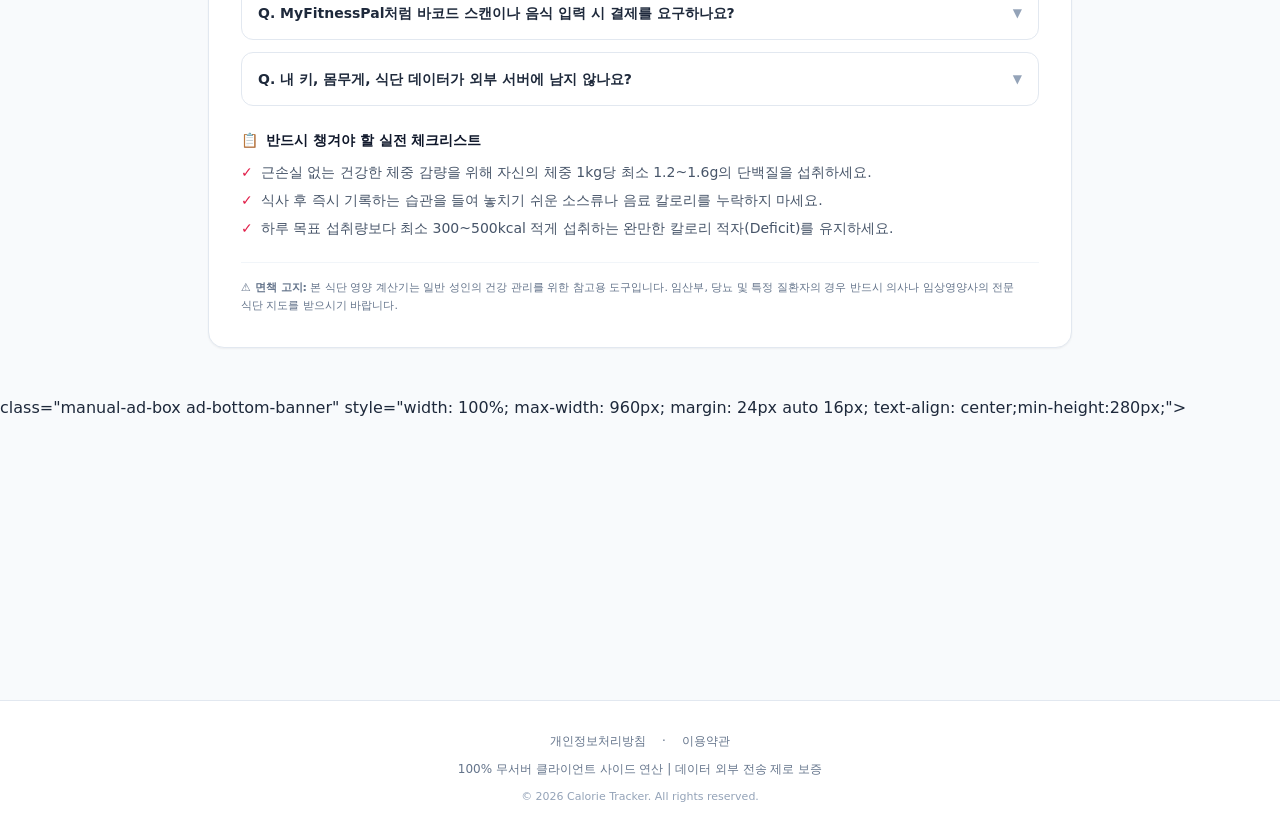
==== commit 0f84b23e: "remove cross-link banner to deleted blog (Kiro 2026-10-28)" ====
--- a/index.html
+++ b/index.html
@@ -8,17 +8,17 @@
     <link href="apple-touch-icon.png" rel="apple-touch-icon" sizes="180x180"/>
     <meta content="width=device-width, initial-scale=1.0, maximum-scale=1.0, user-scalable=no" name="viewport"/>
     <title>한국인 식단 & 칼로리 영양 카운터 | 기초대사량</title>
-    <meta content="한국인 다이어트 맞춤 식단 칼로리 카운터. 기초대사량(BMR) 자동 계산, 탄단지 영양 비율 시각화, 일일 섭취 칼로리 기록 무료." name="description"/>
+    <meta content="한국인 맞춤 식단 칼로리 카운터. 기초대사량(BMR) 자동 계산, 탄단지 영양 비율 시각화, 일일 섭취 칼로리 다이어트 기록 도구입니다." name="description"/>
     <link href="https://calorie.enjoy-onepage.com/" rel="canonical"/>
     <meta content="website" property="og:type"/>
     <meta property="og:locale" content="ko_KR">
     <meta content="https://calorie.enjoy-onepage.com/" property="og:url"/>
-    <meta content="Calorie Tracker - 한국인 식단 & 칼로리 카운터" property="og:title"/>
-    <meta content="기초대사량(BMR)과 탄단지 비율을 계산하고 식단을 기록하는 100% 로컬 다이어트 도구입니다." property="og:description"/>
+    <meta content="한국인 식단 & 칼로리 영양 카운터 | 기초대사량" property="og:title"/>
+    <meta content="한국인 맞춤 식단 칼로리 카운터. 기초대사량(BMR) 자동 계산, 탄단지 영양 비율 시각화, 일일 섭취 칼로리 다이어트 기록 도구입니다." property="og:description"/>
     <meta content="https://calorie.enjoy-onepage.com/og-image.png" property="og:image"/>
     <meta content="summary_large_image" name="twitter:card"/>
-    <meta content="Calorie Tracker - 한국인 식단 & 칼로리 카운터" name="twitter:title"/>
-    <meta content="기초대사량(BMR)과 탄단지 비율을 계산하고 식단을 기록하는 100% 로컬 다이어트 도구입니다." name="twitter:description"/>
+    <meta content="한국인 식단 & 칼로리 영양 카운터 | 기초대사량" name="twitter:title"/>
+    <meta content="한국인 맞춤 식단 칼로리 카운터. 기초대사량(BMR) 자동 계산, 탄단지 영양 비율 시각화, 일일 섭취 칼로리 다이어트 기록 도구입니다." name="twitter:description"/>
     <meta content="https://calorie.enjoy-onepage.com/og-image.png" name="twitter:image"/>
     <link href="/favicon.ico" rel="icon" type="image/x-icon"/>
 
@@ -195,7 +195,7 @@
                     <div class="grid grid-cols-2 gap-2">
                         <div>
                             <label for="foodCal" class="block text-xs font-bold text-slate-700 mb-1">칼로리(kcal) *</label>
-                            <input type="number" id="foodCal" min="1" required placeholder="예: 450" class="w-full text-base sm:text-sm px-3 py-2 bg-slate-50 border border-slate-200 rounded-xl focus:outline-none focus:ring-2 focus:ring-rose-500 font-medium text-slate-900" aria-label="칼로리">
+                            <input type="number" id="foodCal" min="1" required placeholder="예: 450" class="w-full text-base sm:text-sm px-3 py-2 bg-slate-50 border border-slate-200 rounded-xl focus:outline-none focus:ring-2 focus:ring-rose-500 font-medium text-slate-900" aria-label="칼로리" inputmode="numeric">
                         </div>
                         <div>
                             <label for="mealType" class="block text-xs font-bold text-slate-700 mb-1">식사 구분</label>
@@ -210,15 +210,15 @@
                     <div class="grid grid-cols-3 gap-2 text-xs">
                         <div>
                             <label for="macroCarb" class="block text-slate-500 mb-0.5">탄수(g)</label>
-                            <input type="number" id="macroCarb" min="0" placeholder="0" class="w-full px-2 py-1.5 bg-slate-50 border border-slate-200 rounded-lg text-slate-900" aria-label="탄수화물">
+                            <input type="number" id="macroCarb" min="0" placeholder="0" class="w-full px-2 py-1.5 bg-slate-50 border border-slate-200 rounded-lg text-slate-900" aria-label="탄수화물" inputmode="numeric">
                         </div>
                         <div>
                             <label for="macroProtein" class="block text-slate-500 mb-0.5">단백질(g)</label>
-                            <input type="number" id="macroProtein" min="0" placeholder="0" class="w-full px-2 py-1.5 bg-slate-50 border border-slate-200 rounded-lg text-slate-900" aria-label="단백질">
+                            <input type="number" id="macroProtein" min="0" placeholder="0" class="w-full px-2 py-1.5 bg-slate-50 border border-slate-200 rounded-lg text-slate-900" aria-label="단백질" inputmode="numeric">
                         </div>
                         <div>
                             <label for="macroFat" class="block text-slate-500 mb-0.5">지방(g)</label>
-                            <input type="number" id="macroFat" min="0" placeholder="0" class="w-full px-2 py-1.5 bg-slate-50 border border-slate-200 rounded-lg text-slate-900" aria-label="지방">
+                            <input type="number" id="macroFat" min="0" placeholder="0" class="w-full px-2 py-1.5 bg-slate-50 border border-slate-200 rounded-lg text-slate-900" aria-label="지방" inputmode="numeric">
                         </div>
                     </div>
                     <button type="submit" class="w-full py-3 bg-rose-600 hover:bg-rose-700 text-white font-bold text-sm rounded-xl shadow-md transition flex items-center justify-center gap-2 whitespace-nowrap" aria-label="식단 추가">
@@ -229,7 +229,7 @@
                 <!-- Daily Target Goal Settings -->
                 <div class="pt-3 border-t border-slate-100 flex items-center justify-between text-xs">
                     <span class="font-bold text-slate-600">하루 목표 칼로리 설정:</span>
-                    <input type="number" id="targetCalInput" value="2000" min="1000" max="5000" step="50" class="w-24 px-2 py-1 text-right font-black text-rose-600 border border-slate-200 rounded-lg bg-slate-50" aria-label="목표 칼로리">
+                    <input type="number" id="targetCalInput" value="2000" min="1000" max="5000" step="50" class="w-24 px-2 py-1 text-right font-black text-rose-600 border border-slate-200 rounded-lg bg-slate-50" aria-label="목표 칼로리" inputmode="numeric">
                 </div>
             </section>
 
@@ -385,22 +385,6 @@
         <script>(adsbygoogle = window.adsbygoogle || []).push({});</script>
     </div>
 
-    <!-- 🔗 딥리서치 토픽 클러스터: 관련 전문 블로그 가이드 역링크 -->
-<section class="max-w-4xl mx-auto my-6 px-4">
-  <div class="p-4 bg-gradient-to-r from-blue-50 to-indigo-50 dark:from-slate-800 dark:to-slate-800/80 rounded-2xl border border-blue-200/80 dark:border-slate-700 shadow-sm flex flex-col sm:flex-row items-center justify-between gap-3">
-    <div class="flex items-center gap-3">
-      <span class="text-2xl flex-shrink-0">🏛️</span>
-      <div class="text-left">
-        <div class="text-[11px] font-bold text-blue-600 dark:text-blue-400 uppercase tracking-wider">공식 심층 가이드 연계</div>
-        <div class="text-xs sm:text-sm font-bold text-slate-800 dark:text-slate-100 leading-snug">정부24 '출력 불가/미지원 프린터' 오류 1분 해결법 및 2026 정부지원금 실무 가이드</div>
-      </div>
-    </div>
-    <a href="https://life-kr.enjoy-onepage.com/2026/09/18/gov24-printer-pdf-error-fix/" target="_blank" rel="noopener noreferrer" class="shrink-0 px-4 py-2 bg-blue-600 hover:bg-blue-700 text-white text-xs font-bold rounded-xl transition shadow-sm hover:shadow flex items-center gap-1.5">
-      <span>민원 가이드 읽기</span>
-      <span>→</span>
-    </a>
-  </div>
-</section>
 
 <footer class="border-t border-slate-200 bg-white py-8 px-4 text-center">
         <div class="max-w-4xl mx-auto text-xs text-slate-500 space-y-3">
@@ -423,7 +407,7 @@
             const toast = document.getElementById('toastNotification');
             const toastMsg = document.getElementById('toastMessage');
             if (toast && toastMsg) {
-                toastMsg.innerText = msg;
+                toastMsg.textContent = msg;
                 toast.classList.remove('opacity-0', 'pointer-events-none');
                 setTimeout(() => toast.classList.add('opacity-0', 'pointer-events-none'), 2200);
             }
@@ -485,9 +469,9 @@
 
             // Summary numbers
             const remCal = targetCal - totalCal;
-            document.getElementById('remainingCalText').innerText = `${remCal} kcal`;
+            document.getElementById('remainingCalText').textContent = `${remCal} kcal`;
             document.getElementById('remainingCalText').className = `text-2xl font-black mt-0.5 ${remCal < 0 ? 'text-rose-600' : 'text-emerald-600'}`;
-            document.getElementById('intakeCalSub').innerText = `섭취 ${totalCal} / 목표 ${targetCal} kcal`;
+            document.getElementById('intakeCalSub').textContent = `섭취 ${totalCal} / 목표 ${targetCal} kcal`;
 
             // Macro calculation
             const macroSum = totalCarb + totalProtein + totalFat;
@@ -500,10 +484,10 @@
             document.getElementById('barCarb').style.width = `${rCarb}%`;
             document.getElementById('barProtein').style.width = `${rProtein}%`;
             document.getElementById('barFat').style.width = `${rFat}%`;
-            document.getElementById('ratioCarb').innerText = rCarb;
-            document.getElementById('ratioProtein').innerText = rProtein;
-            document.getElementById('ratioFat').innerText = rFat;
-            document.getElementById('macroGramsText').innerText = `탄 ${totalCarb}g · 단 ${totalProtein}g · 지 ${totalFat}g`;
+            document.getElementById('ratioCarb').textContent = rCarb;
+            document.getElementById('ratioProtein').textContent = rProtein;
+            document.getElementById('ratioFat').textContent = rFat;
+            document.getElementById('macroGramsText').textContent = `탄 ${totalCarb}g · 단 ${totalProtein}g · 지 ${totalFat}g`;
         }
 
         window.deleteMeal = function(id) {
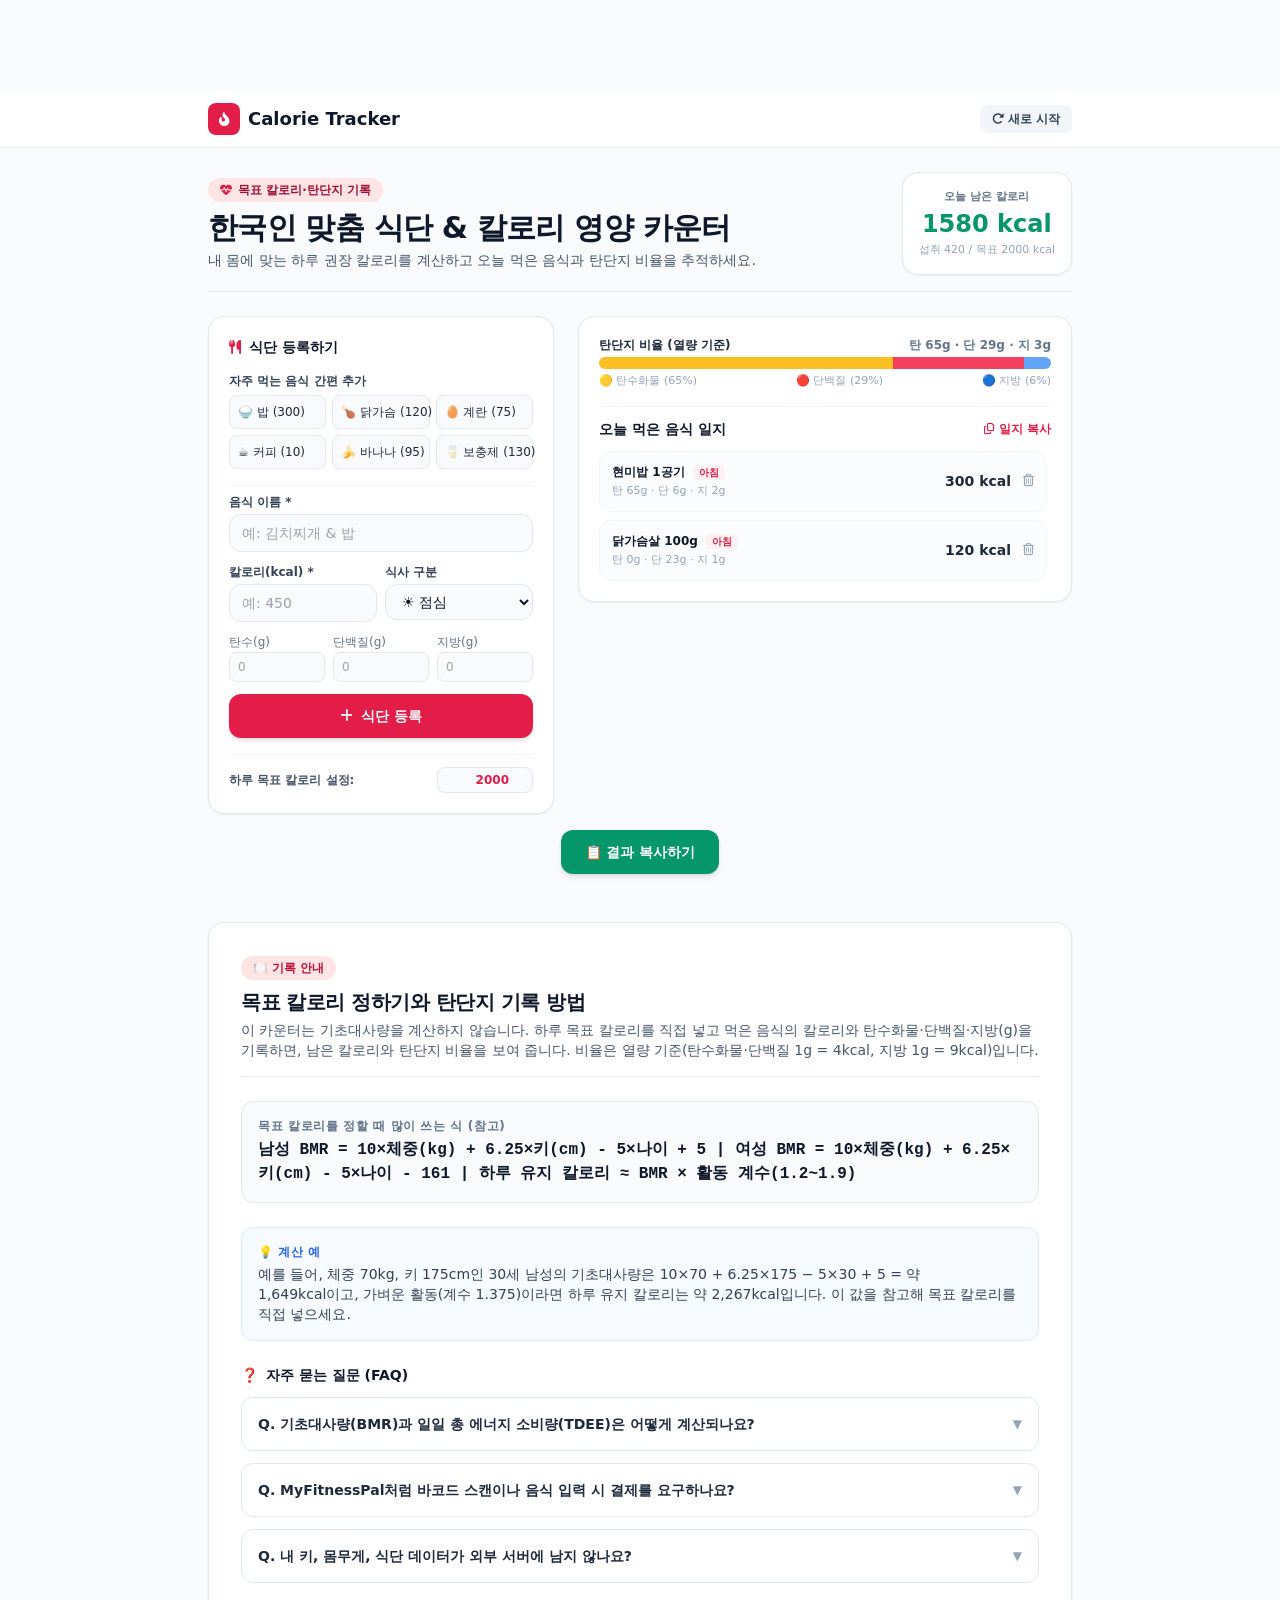
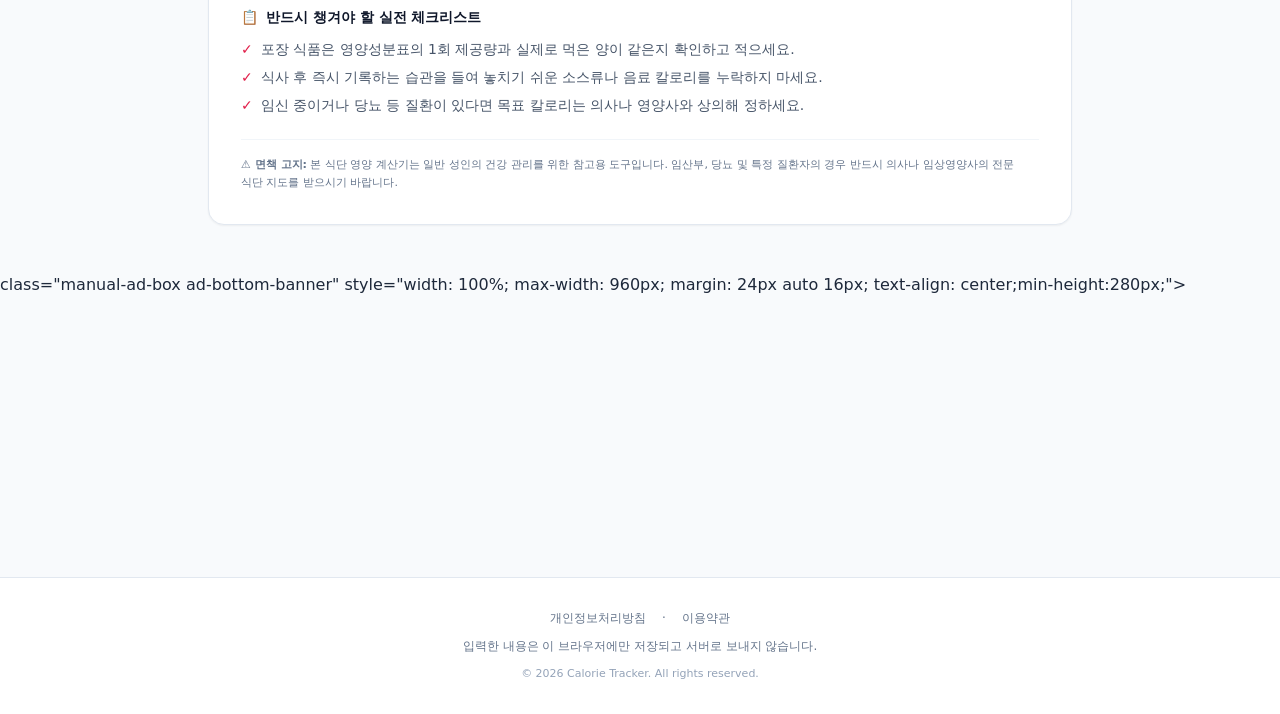
==== commit a93c742e: "content: remove template claims, redirect template guide pages - user decision 2026-10-31 [kiro]" ====
--- a/index.html
+++ b/index.html
@@ -7,18 +7,18 @@
 
     <link href="apple-touch-icon.png" rel="apple-touch-icon" sizes="180x180"/>
     <meta content="width=device-width, initial-scale=1.0, maximum-scale=1.0, user-scalable=no" name="viewport"/>
-    <title>한국인 식단 & 칼로리 영양 카운터 | 기초대사량</title>
-    <meta content="한국인 맞춤 식단 칼로리 카운터. 기초대사량(BMR) 자동 계산, 탄단지 영양 비율 시각화, 일일 섭취 칼로리 다이어트 기록 도구입니다." name="description"/>
+    <title>한국인 식단 & 칼로리 영양 카운터 | 탄단지 기록</title>
+    <meta content="하루 목표 칼로리를 정하고 먹은 음식의 칼로리와 탄수화물·단백질·지방을 기록해, 남은 칼로리와 열량 기준 탄단지 비율을 보여 주는 식단 카운터입니다." name="description"/>
     <link href="https://calorie.enjoy-onepage.com/" rel="canonical"/>
     <meta content="website" property="og:type"/>
     <meta property="og:locale" content="ko_KR">
     <meta content="https://calorie.enjoy-onepage.com/" property="og:url"/>
-    <meta content="한국인 식단 & 칼로리 영양 카운터 | 기초대사량" property="og:title"/>
-    <meta content="한국인 맞춤 식단 칼로리 카운터. 기초대사량(BMR) 자동 계산, 탄단지 영양 비율 시각화, 일일 섭취 칼로리 다이어트 기록 도구입니다." property="og:description"/>
+    <meta content="한국인 식단 & 칼로리 영양 카운터 | 탄단지 기록" property="og:title"/>
+    <meta content="하루 목표 칼로리를 정하고 먹은 음식의 칼로리와 탄수화물·단백질·지방을 기록해, 남은 칼로리와 열량 기준 탄단지 비율을 보여 주는 식단 카운터입니다." property="og:description"/>
     <meta content="https://calorie.enjoy-onepage.com/og-image.png" property="og:image"/>
     <meta content="summary_large_image" name="twitter:card"/>
-    <meta content="한국인 식단 & 칼로리 영양 카운터 | 기초대사량" name="twitter:title"/>
-    <meta content="한국인 맞춤 식단 칼로리 카운터. 기초대사량(BMR) 자동 계산, 탄단지 영양 비율 시각화, 일일 섭취 칼로리 다이어트 기록 도구입니다." name="twitter:description"/>
+    <meta content="한국인 식단 & 칼로리 영양 카운터 | 탄단지 기록" name="twitter:title"/>
+    <meta content="하루 목표 칼로리를 정하고 먹은 음식의 칼로리와 탄수화물·단백질·지방을 기록해, 남은 칼로리와 열량 기준 탄단지 비율을 보여 주는 식단 카운터입니다." name="twitter:description"/>
     <meta content="https://calorie.enjoy-onepage.com/og-image.png" name="twitter:image"/>
     <link href="/favicon.ico" rel="icon" type="image/x-icon"/>
 
@@ -38,7 +38,7 @@
           "applicationCategory": "HealthApplication",
           "operatingSystem": "All",
           "browserRequirements": "Requires JavaScript. Requires HTML5.",
-          "description": "기초대사량(BMR) 자동 계산, 탄단지 영양 비율 시각화, 일일 섭취 칼로리 다이어트 기록 도구.",
+          "description": "목표 칼로리 설정, 식사별 칼로리·탄단지 기록, 열량 기준 탄단지 비율 표시.",
           "image": "https://calorie.enjoy-onepage.com/og-image.png",
           "offers": { "@type": "Offer", "price": "0", "priceCurrency": "KRW" }
         },
@@ -51,7 +51,7 @@
               "name": "기초대사량(BMR)과 일일 총 에너지 소비량(TDEE)은 어떻게 계산되나요?",
               "acceptedAnswer": {
                 "@type": "Answer",
-                "text": "국제 공인 미플린-세인트 지어(Mifflin-St Jeor) 공식에 따라 성별, 나이, 키, 체중을 대입하여 호흡과 심장 박동에 필요한 BMR을 구하고, 평소 활동 계수(1.2~1.9)를 곱해 하루 유지 칼로리(TDEE)를 산출합니다."
+                "text": "이 카운터는 계산해 주지 않으며, 목표 칼로리는 직접 넣습니다. 많이 쓰는 미플린-세인트 지어 식은 성별·나이·키·체중으로 기초대사량을 구하고, 평소 활동 정도에 따라 1.2~1.9를 곱해 하루 유지 칼로리를 어림합니다."
               }
             },
             {
@@ -59,7 +59,7 @@
               "name": "MyFitnessPal처럼 바코드 스캔이나 음식 입력 시 결제를 요구하나요?",
               "acceptedAnswer": {
                 "@type": "Answer",
-                "text": "아닙니다. Calorie Tracker는 자주 먹는 한국인 대표 음식(현미밥, 닭가슴살, 김치찌개 등) 프리셋을 제공하며, 모든 식단 기록과 탄단지 비율 분석을 100% 무료로 평생 제공합니다."
+                "text": "결제는 없습니다. 다만 바코드 스캔이나 음식 검색 기능은 없고, 밥·닭가슴살·계란 같은 몇 가지 음식 버튼과 직접 입력으로 기록합니다."
               }
             },
             {
@@ -67,7 +67,7 @@
               "name": "내 키, 몸무게, 식단 데이터가 외부 서버에 남지 않나요?",
               "acceptedAnswer": {
                 "@type": "Answer",
-                "text": "완전히 안전합니다. 모든 신체 스펙과 식사 일지는 브라우저의 localStorage에만 저장되며 외부 서버로 절대 전송되지 않습니다."
+                "text": "이 카운터는 키와 몸무게를 묻지 않습니다. 식사 기록과 목표 칼로리는 이 브라우저의 localStorage에만 저장되고 서버로 보내지 않습니다."
               }
             }
           ]
@@ -146,7 +146,7 @@
         <div class="border-b border-slate-200 pb-4 flex flex-col md:flex-row md:items-center justify-between gap-4">
             <div>
                 <div class="inline-flex items-center gap-1.5 px-3 py-1 rounded-full text-xs font-semibold bg-rose-100 text-rose-800 mb-2">
-                    <i class="fa-solid fa-heart-pulse text-rose-600"></i><span>미플린-세인트 지어 공인 BMR/TDEE 산식</span>
+                    <i class="fa-solid fa-heart-pulse text-rose-600"></i><span>목표 칼로리·탄단지 기록</span>
                 </div>
                 <h1 class="text-2xl sm:text-3xl font-black text-slate-900 tracking-tight">
                     한국인 맞춤 식단 & 칼로리 영양 카운터
@@ -239,7 +239,7 @@
                     <!-- Macro Ratio Bars -->
                     <div class="mb-4">
                         <div class="flex items-center justify-between text-xs font-bold mb-1">
-                            <span class="text-slate-800">탄단지 영양 비율</span>
+                            <span class="text-slate-800">탄단지 비율 (열량 기준)</span>
                             <span class="text-slate-500" id="macroGramsText">탄 0g · 단 0g · 지 0g</span>
                         </div>
                         <div class="w-full h-3 rounded-full bg-slate-100 overflow-hidden flex">
@@ -288,44 +288,33 @@
       <div class="bg-white rounded-2xl p-6 sm:p-8 border border-slate-200 shadow-sm space-y-6">
         <div class="border-b border-slate-200 pb-4">
           <div class="inline-flex items-center gap-1.5 px-3 py-1 rounded-full text-xs font-bold bg-rose-100 text-rose-700 mb-2">
-            <span>⚖️ 2026년 한국인 영양소 섭취기준(KDRIs) 반영</span>
+            <span>🍽️ 기록 안내</span>
           </div>
           <h3 class="text-xl font-black text-slate-900 tracking-tight">
-            기초대사량(BMR) 및 탄단지 최적 영양 섭취 가이드
+            목표 칼로리 정하기와 탄단지 기록 방법
           </h3>
           <p class="text-xs sm:text-sm text-slate-600 mt-1">
-            본 도구는 보건복지부 2026년 한국인 영양소 섭취기준 및 미플린-세인트 지어 공인 대사량 산식에 기반합니다.
+            이 카운터는 기초대사량을 계산하지 않습니다. 하루 목표 칼로리를 직접 넣고 먹은 음식의 칼로리와 탄수화물·단백질·지방(g)을 기록하면, 남은 칼로리와 탄단지 비율을 보여 줍니다. 비율은 열량 기준(탄수화물·단백질 1g = 4kcal, 지방 1g = 9kcal)입니다.
           </p>
         </div>
 
         <div class="p-4 bg-slate-50 rounded-xl border border-slate-200">
-          <div class="text-xs font-bold text-slate-500 uppercase tracking-wider mb-1">핵심 산출 공식 (Formula & BMR)</div>
+          <div class="text-xs font-bold text-slate-500 uppercase tracking-wider mb-1">목표 칼로리를 정할 때 많이 쓰는 식 (참고)</div>
           <div class="text-sm sm:text-base font-extrabold text-slate-900 font-mono leading-relaxed">
-            남성 BMR = 10×체중(kg) + 6.25×키(cm) - 5×나이 + 5 | 여성 BMR = 10×체중(kg) + 6.25×키(cm) - 5×나이 - 161
+            남성 BMR = 10×체중(kg) + 6.25×키(cm) - 5×나이 + 5 | 여성 BMR = 10×체중(kg) + 6.25×키(cm) - 5×나이 - 161 | 하루 유지 칼로리 ≈ BMR × 활동 계수(1.2~1.9)
           </div>
         </div>
 
         <div class="p-4 bg-blue-50/50 rounded-xl border border-blue-100">
-          <div class="text-xs font-bold text-blue-600 uppercase tracking-wider mb-1">💡 실전 계산 사례 (Case Study)</div>
+          <div class="text-xs font-bold text-blue-600 uppercase tracking-wider mb-1">💡 계산 예</div>
           <p class="text-xs sm:text-sm text-slate-700 leading-relaxed">
-            예를 들어, 체중 70kg, 신장 175cm인 30세 남성의 기초대사량은 약 1,650kcal이며, 가벼운 활동 시 하루 유지 칼로리는 약 2,270kcal입니다. 다이어트를 위해 일일 1,800kcal로 제한할 때 탄수화물 50%, 단백질 30%, 지방 20%의 황금 비율을 추천합니다.
+            예를 들어, 체중 70kg, 키 175cm인 30세 남성의 기초대사량은 10×70 + 6.25×175 − 5×30 + 5 = 약 1,649kcal이고, 가벼운 활동(계수 1.375)이라면 하루 유지 칼로리는 약 2,267kcal입니다. 이 값을 참고해 목표 칼로리를 직접 넣으세요.
           </p>
         </div>
 
         <div class="space-y-3">
           <h4 class="text-sm font-bold text-slate-900 mb-2 flex items-center gap-2"><span>❓</span> 자주 묻는 질문 (FAQ)</h4>
           
-    <!-- 심층 가이드북 바로가기 (4-1-4 헌법 준수) -->
-    <div class="mt-8 mb-8 p-6 bg-gradient-to-r from-blue-50 to-indigo-50 rounded-2xl border border-blue-100 flex flex-col sm:flex-row items-center justify-between gap-4">
-      <div>
-        <span class="inline-block px-3 py-1 bg-blue-600 text-white text-xs font-bold rounded-full mb-2">2026 실무 가이드</span>
-        <h3 class="text-lg font-bold text-gray-900">공식 기준과 상세 산식이 궁금하신가요?</h3>
-        <p class="text-xs text-gray-600 mt-1">한국인 맞춤 식단 & 칼로리 영양 카운터의 최신 법정 고시, 감면 혜택, 실무 체크리스트를 확인해보세요.</p>
-      </div>
-      <a href="/guides/guide.html" class="whitespace-nowrap px-5 py-3 bg-blue-600 hover:bg-blue-700 text-white font-bold rounded-xl shadow-md transition flex items-center gap-2 text-xs shrink-0">
-        심층 가이드북 읽기 &rarr;
-      </a>
-    </div>
 
     <details class="group border border-slate-200 rounded-xl p-4">
             <summary class="flex items-center justify-between cursor-pointer font-bold text-sm text-slate-800">
@@ -333,7 +322,7 @@
               <span class="transition group-open:rotate-180 text-slate-400 text-xs">▼</span>
             </summary>
             <div class="text-xs text-slate-600 mt-3 leading-relaxed border-t border-slate-100 pt-3">
-              국제 공인 미플린-세인트 지어(Mifflin-St Jeor) 공식에 따라 성별, 나이, 키, 체중을 대입하여 호흡과 심장 박동에 필요한 BMR을 구하고, 평소 활동 계수(1.2~1.9)를 곱해 하루 유지 칼로리(TDEE)를 산출합니다.
+              이 카운터는 계산해 주지 않으며, 목표 칼로리는 직접 넣습니다. 많이 쓰는 미플린-세인트 지어 식은 성별·나이·키·체중으로 기초대사량을 구하고, 평소 활동 정도에 따라 1.2~1.9를 곱해 하루 유지 칼로리를 어림합니다.
             </div>
           </details>
           <details class="group border border-slate-200 rounded-xl p-4">
@@ -342,7 +331,7 @@
               <span class="transition group-open:rotate-180 text-slate-400 text-xs">▼</span>
             </summary>
             <div class="text-xs text-slate-600 mt-3 leading-relaxed border-t border-slate-100 pt-3">
-              아닙니다. Calorie Tracker는 자주 먹는 한국인 대표 음식 프리셋을 제공하며, 모든 식단 기록과 탄단지 비율 분석을 100% 무료로 평생 제공합니다.
+              결제는 없습니다. 다만 바코드 스캔이나 음식 검색 기능은 없고, 밥·닭가슴살·계란 같은 몇 가지 음식 버튼과 직접 입력으로 기록합니다.
             </div>
           </details>
           <details class="group border border-slate-200 rounded-xl p-4">
@@ -351,7 +340,7 @@
               <span class="transition group-open:rotate-180 text-slate-400 text-xs">▼</span>
             </summary>
             <div class="text-xs text-slate-600 mt-3 leading-relaxed border-t border-slate-100 pt-3">
-              완전히 안전합니다. 모든 신체 스펙과 식사 일지는 브라우저의 localStorage에만 저장되며 외부 서버로 절대 전송되지 않습니다.
+              이 카운터는 키와 몸무게를 묻지 않습니다. 식사 기록과 목표 칼로리는 이 브라우저의 localStorage에만 저장되고 서버로 보내지 않습니다.
             </div>
           </details>
         </div>
@@ -361,9 +350,9 @@
             <span>📋</span> 반드시 챙겨야 할 실전 체크리스트
           </h4>
           <ul class="text-xs sm:text-sm text-slate-600 space-y-2">
-            <li class="flex items-start gap-2"><span class="text-rose-600 font-bold">✓</span><span>근손실 없는 건강한 체중 감량을 위해 자신의 체중 1kg당 최소 1.2~1.6g의 단백질을 섭취하세요.</span></li>
+            <li class="flex items-start gap-2"><span class="text-rose-600 font-bold">✓</span><span>포장 식품은 영양성분표의 1회 제공량과 실제로 먹은 양이 같은지 확인하고 적으세요.</span></li>
             <li class="flex items-start gap-2"><span class="text-rose-600 font-bold">✓</span><span>식사 후 즉시 기록하는 습관을 들여 놓치기 쉬운 소스류나 음료 칼로리를 누락하지 마세요.</span></li>
-            <li class="flex items-start gap-2"><span class="text-rose-600 font-bold">✓</span><span>하루 목표 섭취량보다 최소 300~500kcal 적게 섭취하는 완만한 칼로리 적자(Deficit)를 유지하세요.</span></li>
+            <li class="flex items-start gap-2"><span class="text-rose-600 font-bold">✓</span><span>임신 중이거나 당뇨 등 질환이 있다면 목표 칼로리는 의사나 영양사와 상의해 정하세요.</span></li>
           </ul>
         </div>
 
@@ -393,7 +382,7 @@
                 <span>·</span>
                 <a class="hover:text-rose-600 transition" href="/terms.html">이용약관</a>
             </div>
-            <p>100% 무서버 클라이언트 사이드 연산 | 데이터 외부 전송 제로 보증</p>
+            <p>입력한 내용은 이 브라우저에만 저장되고 서버로 보내지 않습니다.</p>
             <p class="text-[11px] text-slate-400">© 2026 Calorie Tracker. All rights reserved.</p>
         </div>
     </footer>
@@ -474,11 +463,11 @@
             document.getElementById('intakeCalSub').textContent = `섭취 ${totalCal} / 목표 ${targetCal} kcal`;
 
             // Macro calculation
-            const macroSum = totalCarb + totalProtein + totalFat;
+            const macroSum = totalCarb * 4 + totalProtein * 4 + totalFat * 9; // 열량 기준: 탄수화물·단백질 1g = 4kcal, 지방 1g = 9kcal
             let rCarb = 33, rProtein = 33, rFat = 34;
             if (macroSum > 0) {
-                rCarb = Math.round((totalCarb / macroSum) * 100);
-                rProtein = Math.round((totalProtein / macroSum) * 100);
+                rCarb = Math.round((totalCarb * 4 / macroSum) * 100);
+                rProtein = Math.round((totalProtein * 4 / macroSum) * 100);
                 rFat = 100 - rCarb - rProtein;
             }
             document.getElementById('barCarb').style.width = `${rCarb}%`;
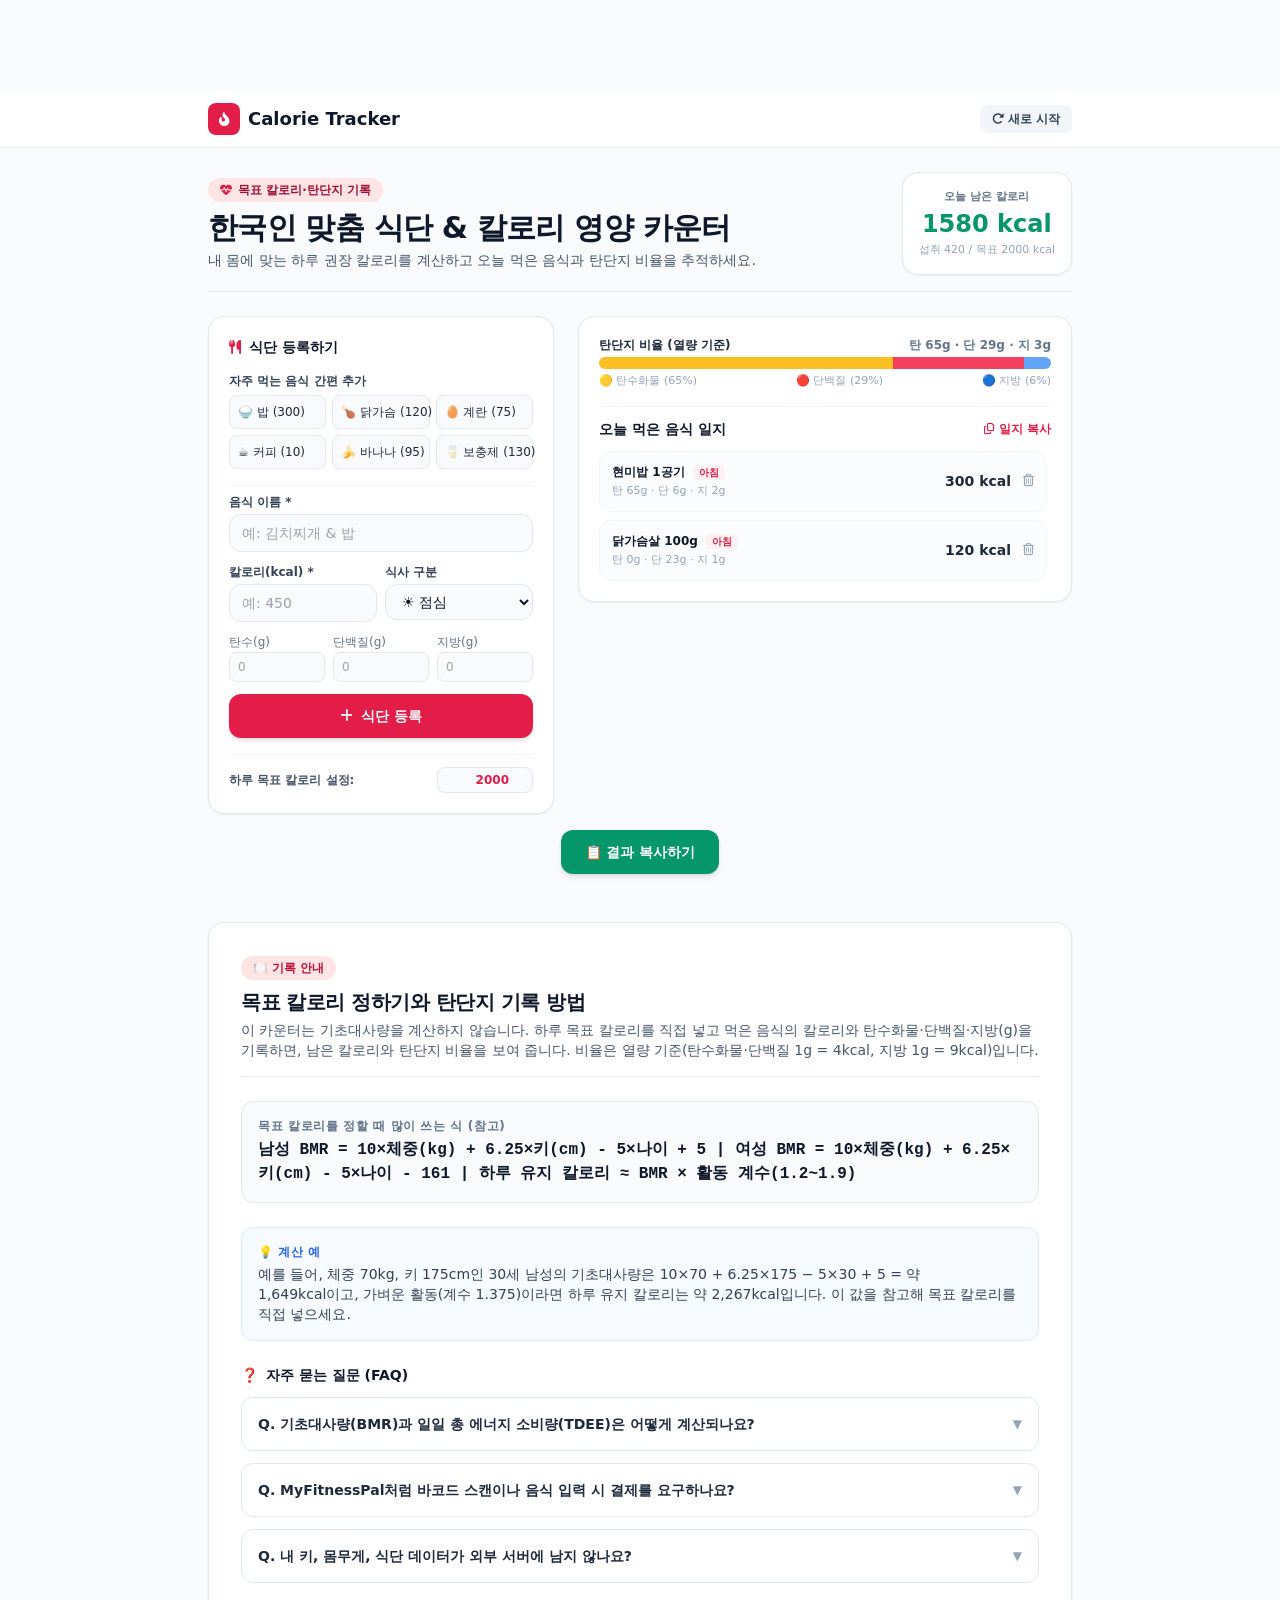
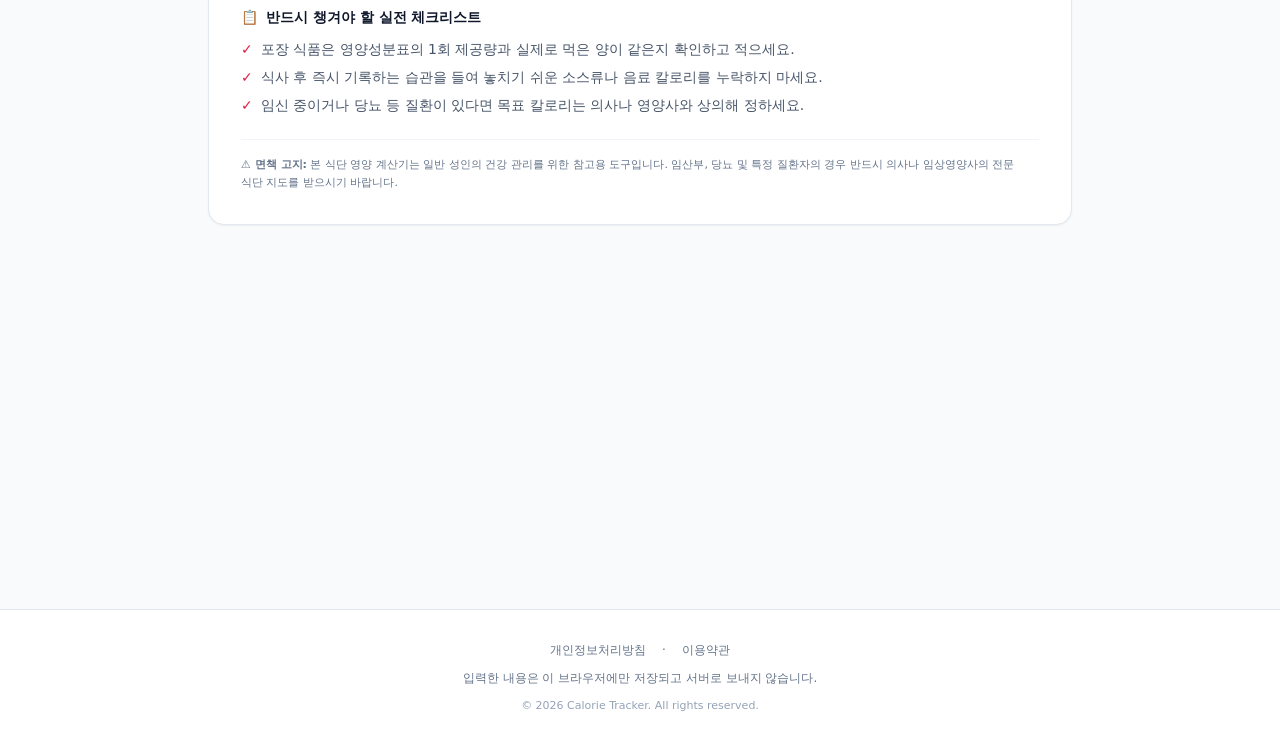
==== commit c2251a61: "fix: repair broken bottom-ad markup (code text on page), full-width mid ad - user request 2026-10-31" ====
--- a/index.html
+++ b/index.html
@@ -362,14 +362,14 @@
       </div>
     </section>
 
-    <div <!-- ADSENSE START: mid -->
-<div class="ad-box ad-mid" style="max-width:1080px;margin:16px auto;padding:0 14px;text-align:center;">
+    <!-- ADSENSE START: mid -->
+<div class="ad-box ad-mid" style="width:100%;box-sizing:border-box;max-width:1080px;margin:16px auto;padding:0 14px;text-align:center;">
   <ins class="adsbygoogle" style="display:block" data-ad-client="ca-pub-2228289204702106" data-ad-slot="1186914926" data-ad-format="auto" data-full-width-responsive="true"></ins>
   <script>(adsbygoogle = window.adsbygoogle || []).push({});</script>
 </div>
 <!-- ADSENSE END: mid -->
 
-class="manual-ad-box ad-bottom-banner" style="width: 100%; max-width: 960px; margin: 24px auto 16px; text-align: center;min-height:280px;">
+<div class="manual-ad-box ad-bottom-banner" style="width: 100%; max-width: 960px; margin: 24px auto 16px; text-align: center;min-height:280px;">
         <ins class="adsbygoogle" data-ad-client="ca-pub-2228289204702106" data-ad-format="auto" data-ad-slot="3416334507" data-full-width-responsive="true" style="display:block;min-height:280px;"></ins>
         <script>(adsbygoogle = window.adsbygoogle || []).push({});</script>
     </div>
